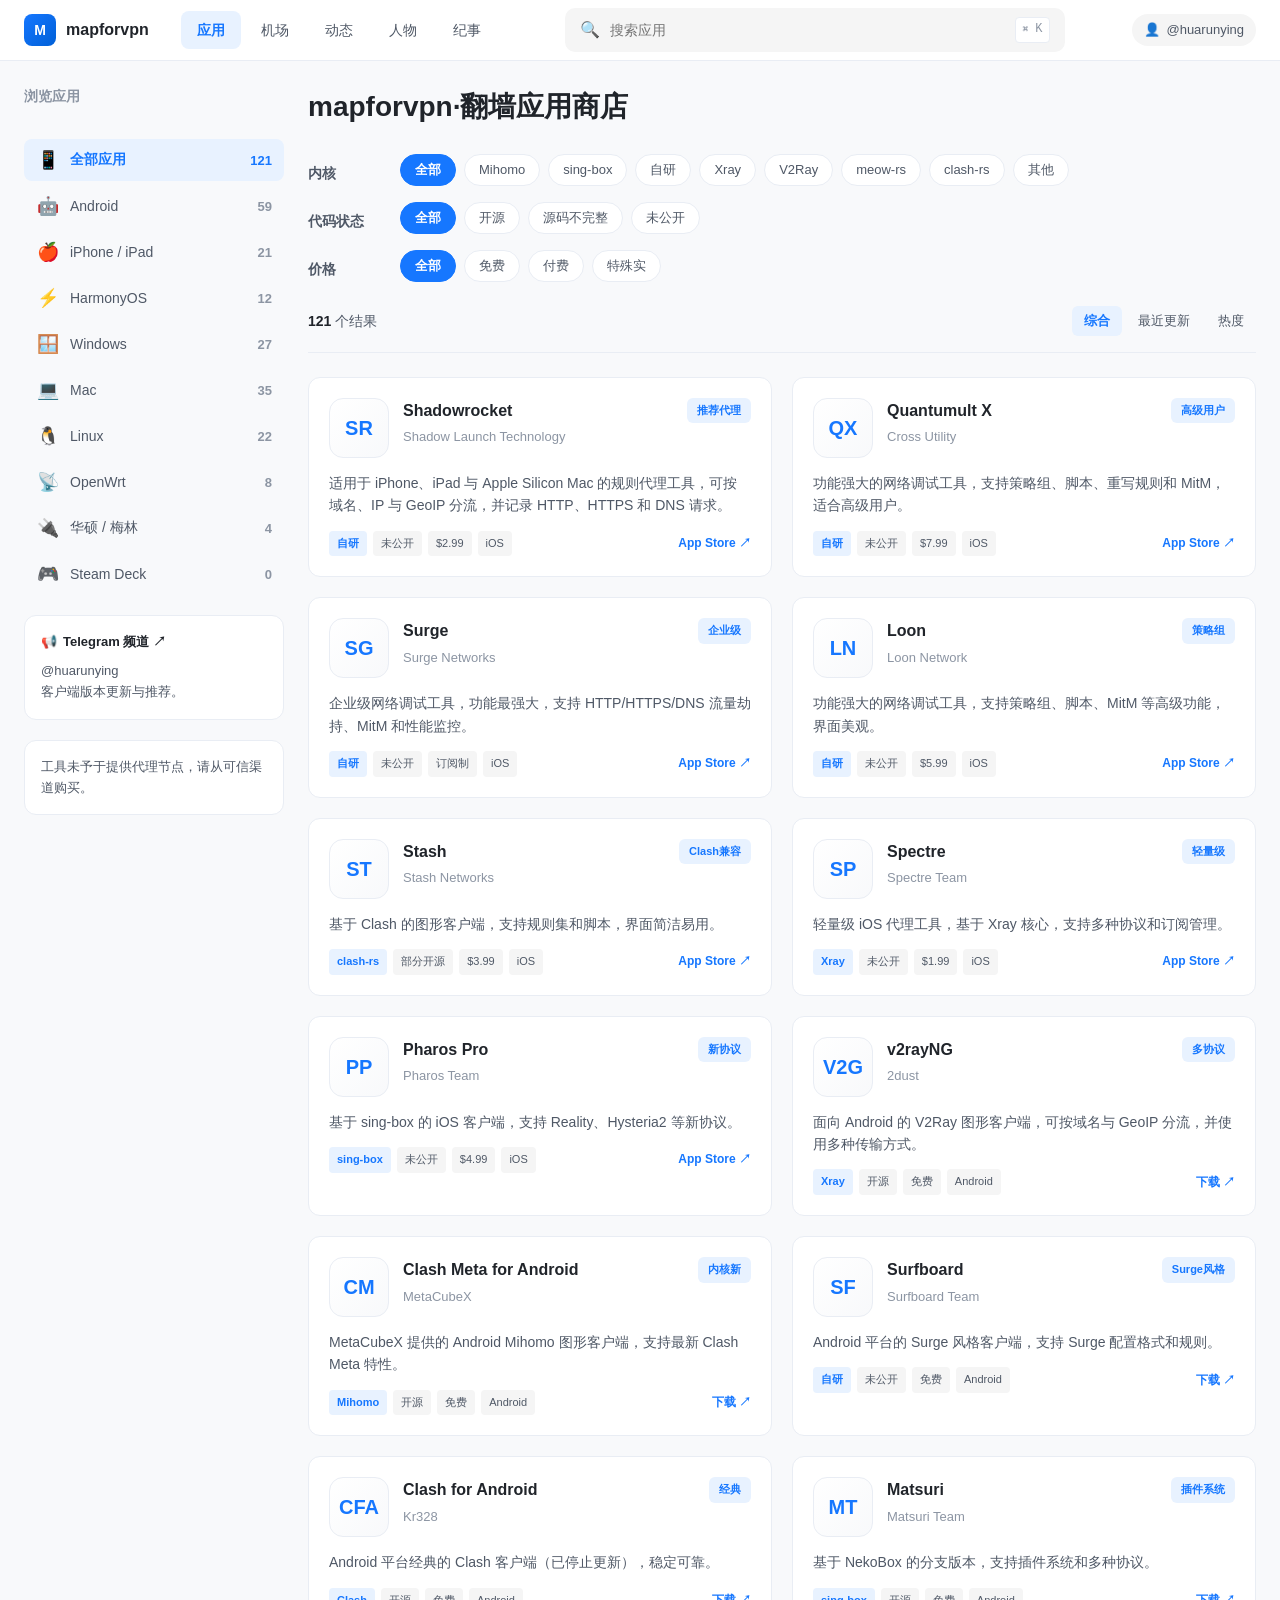
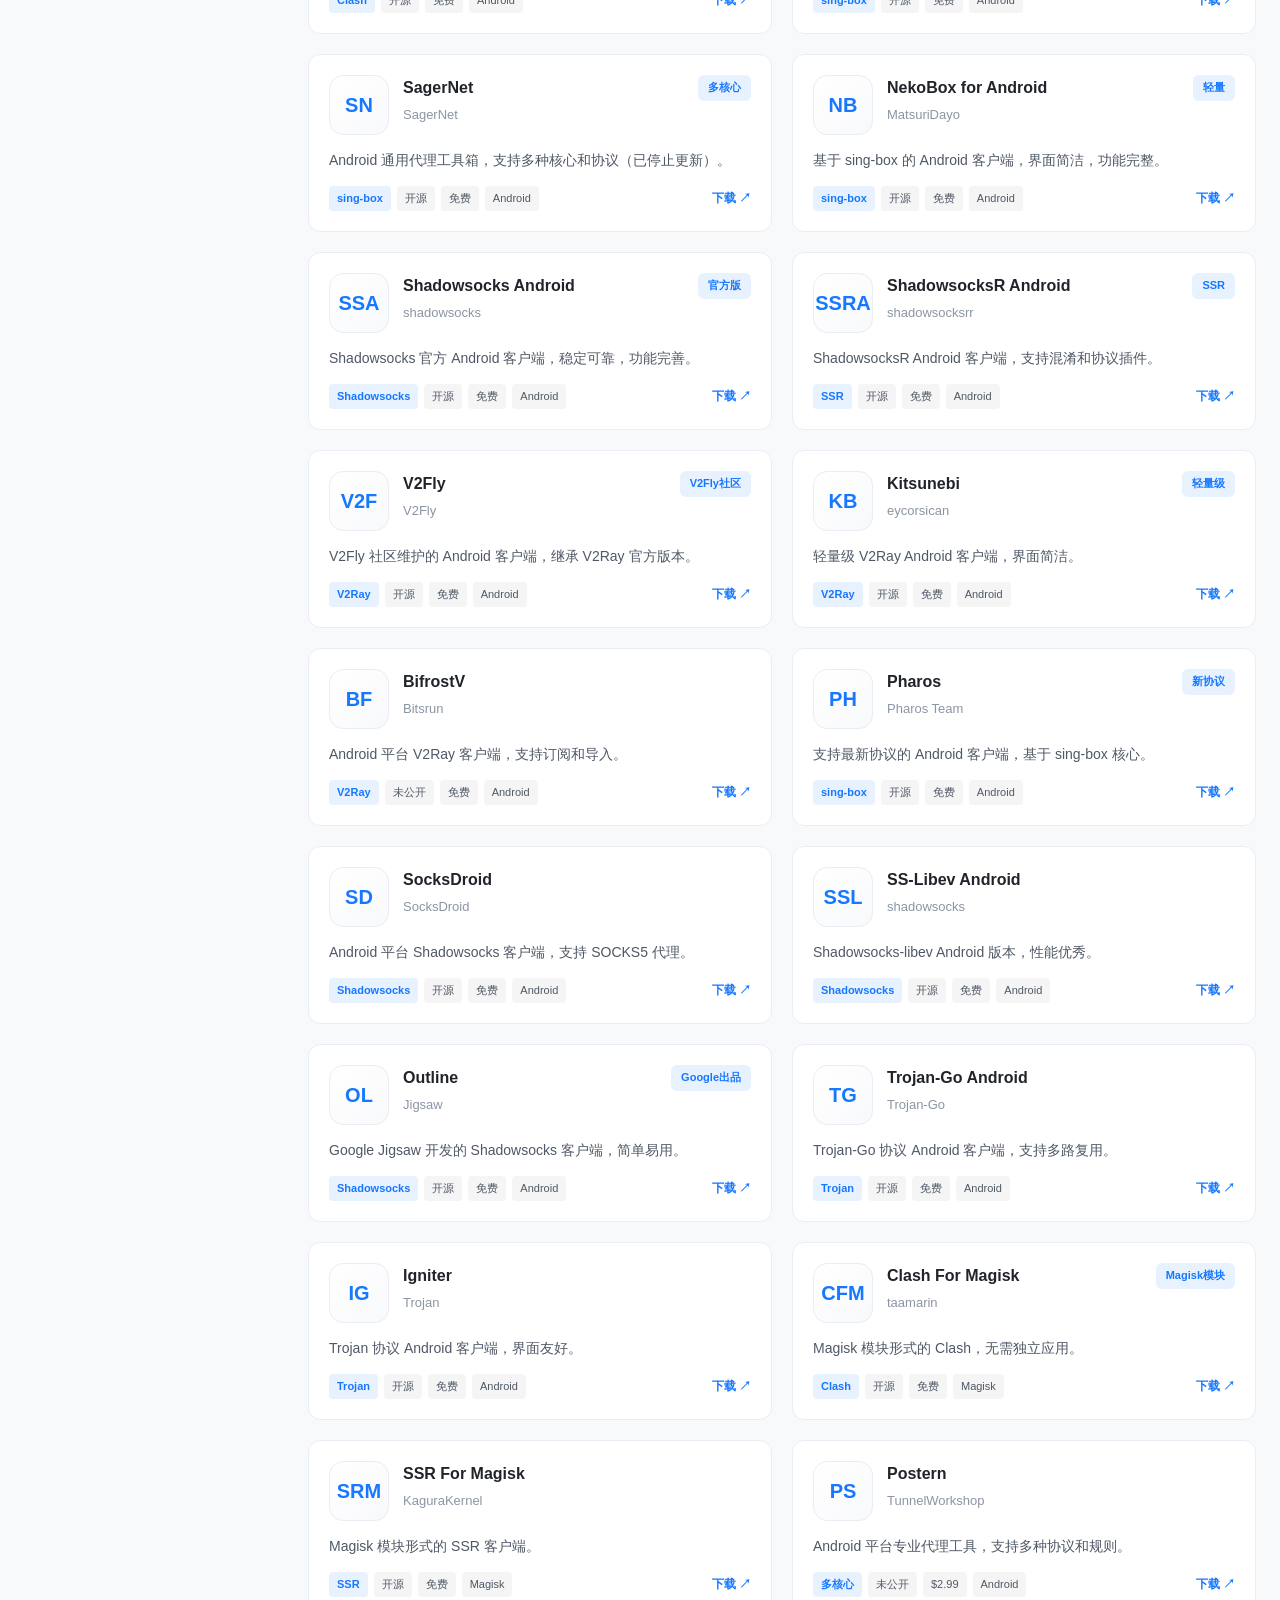
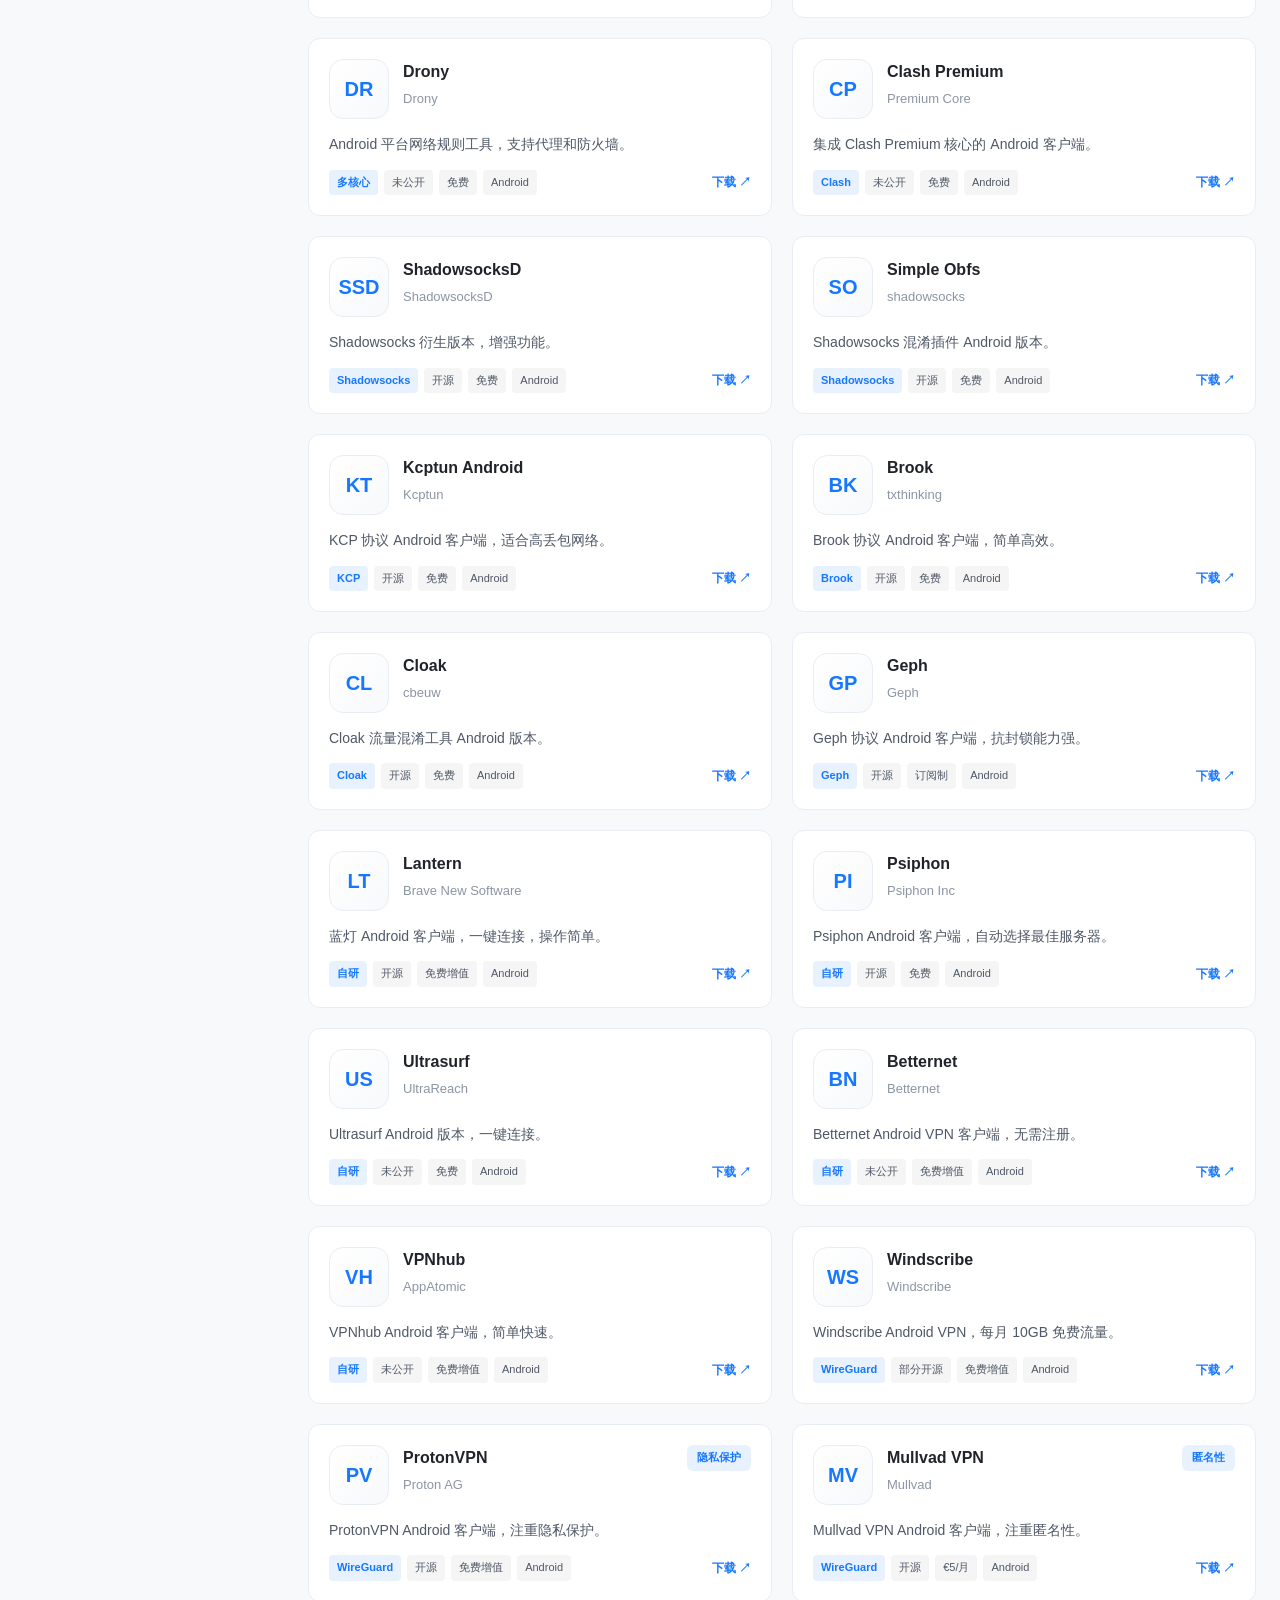
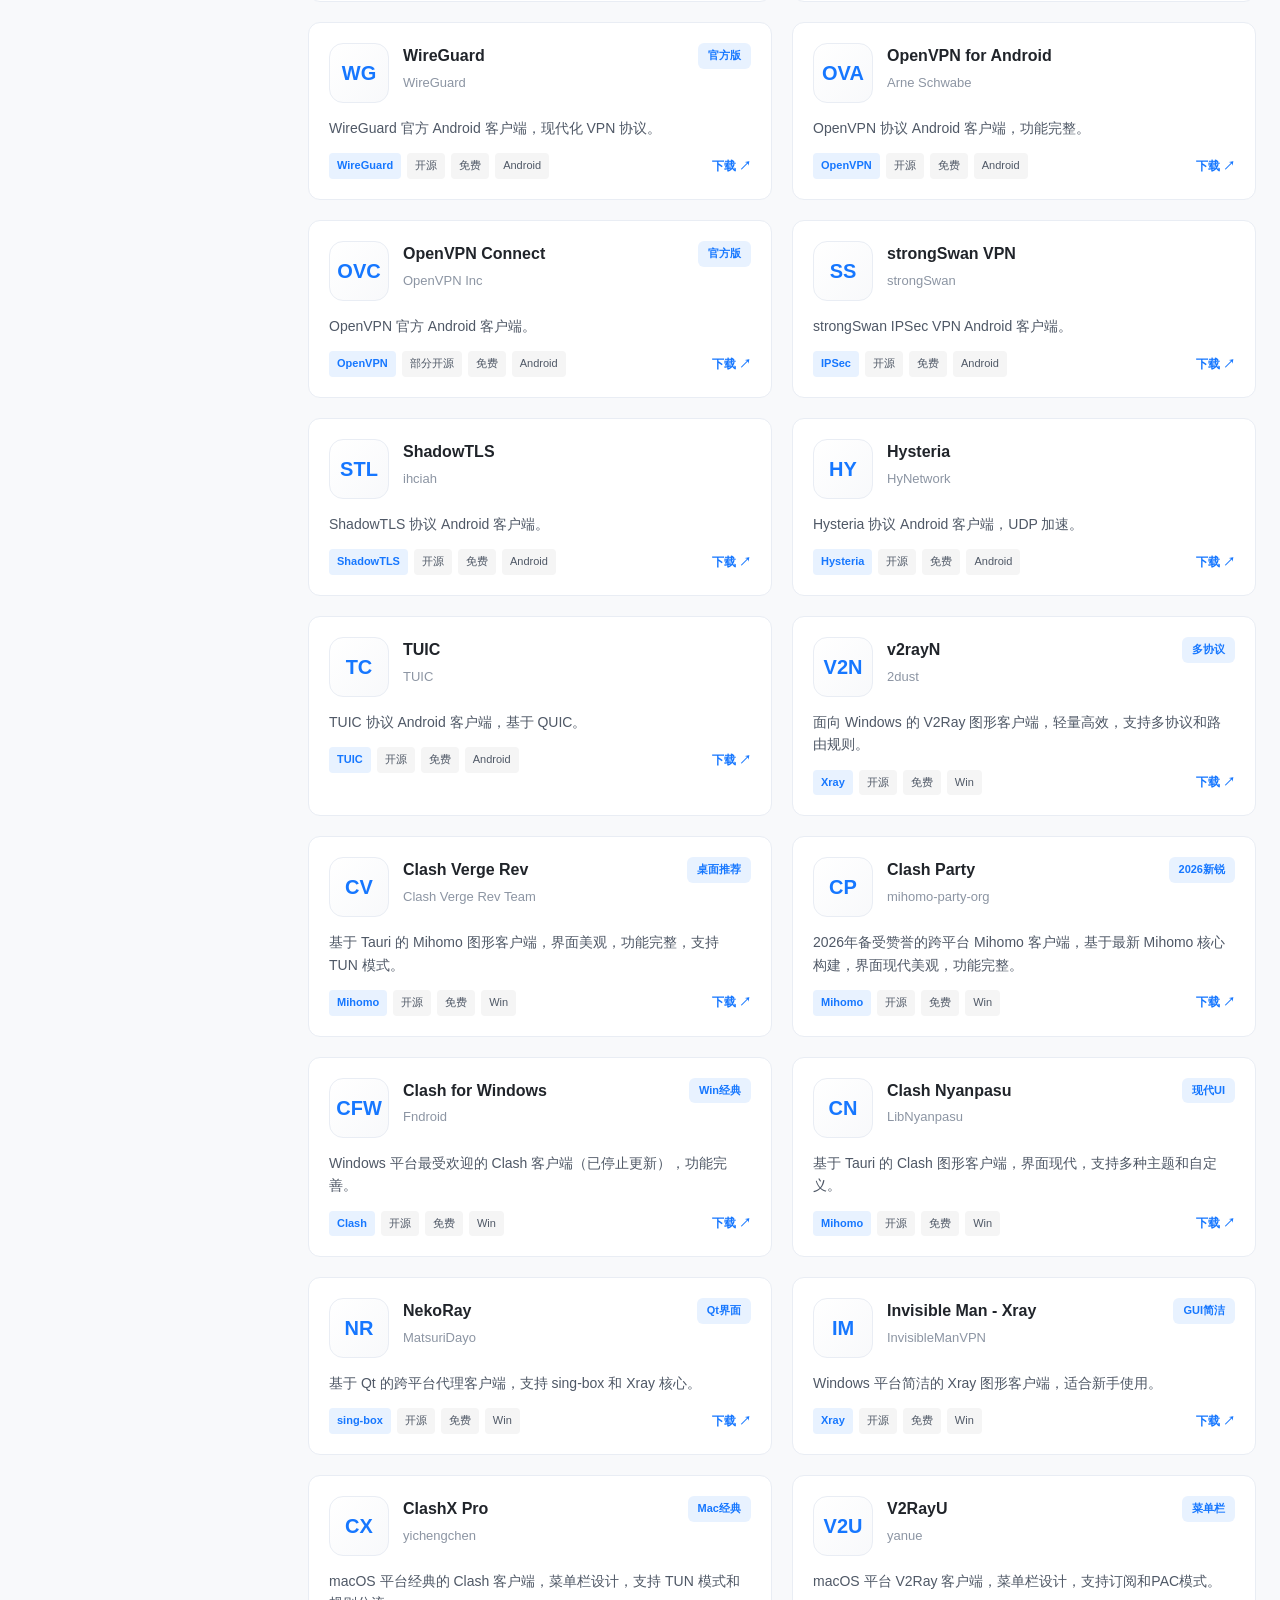
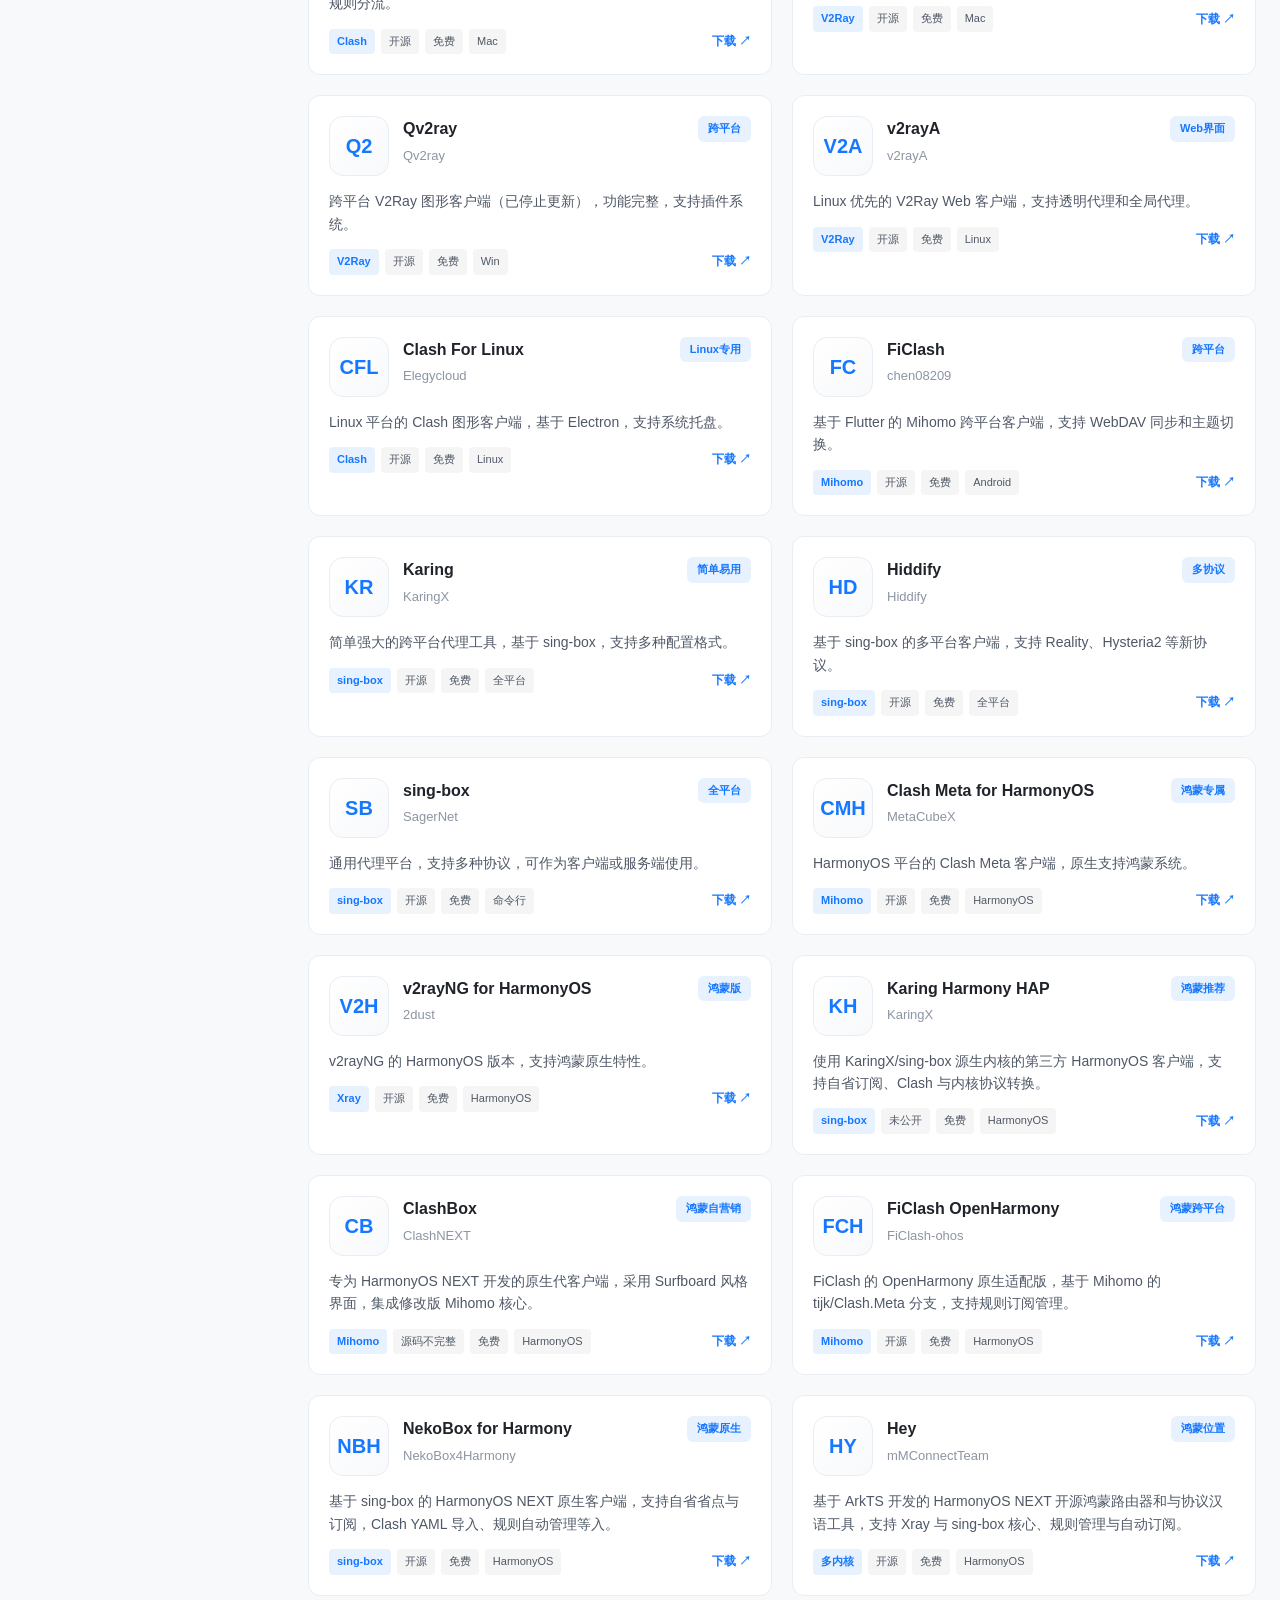
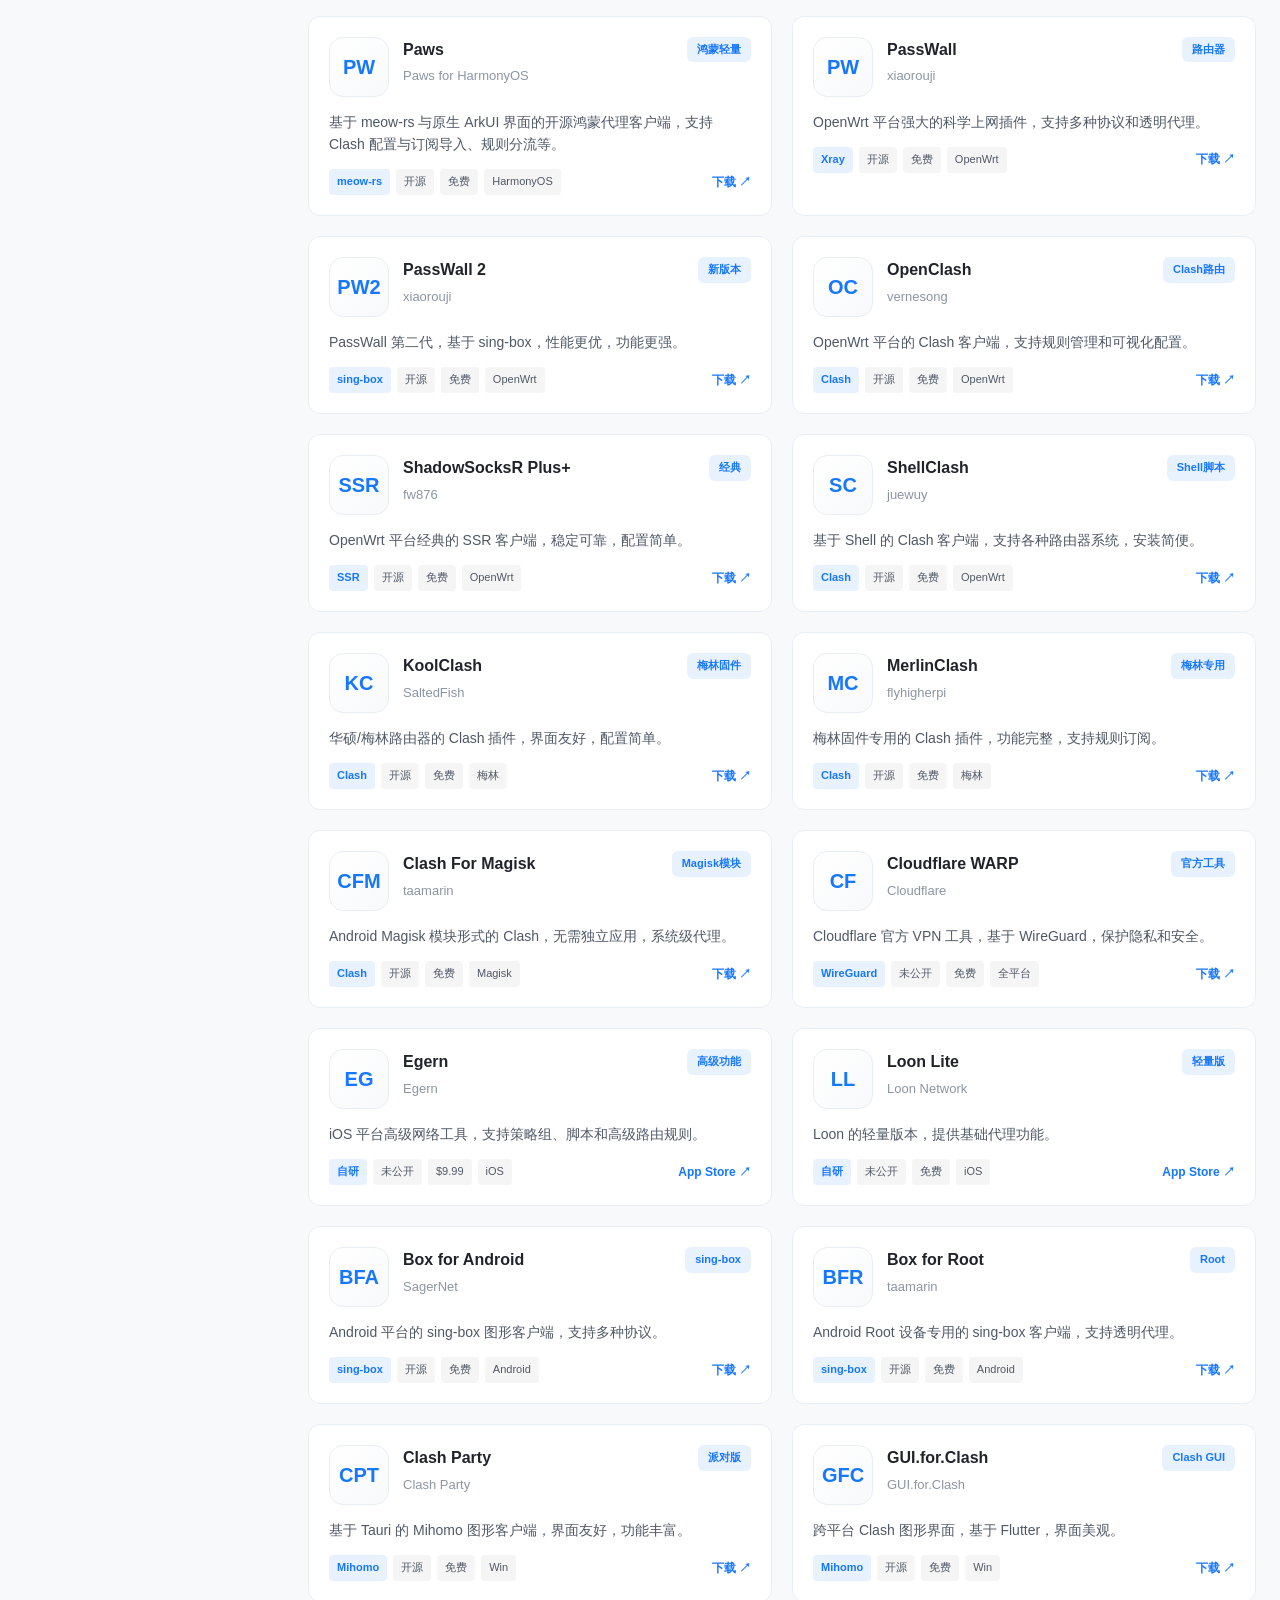
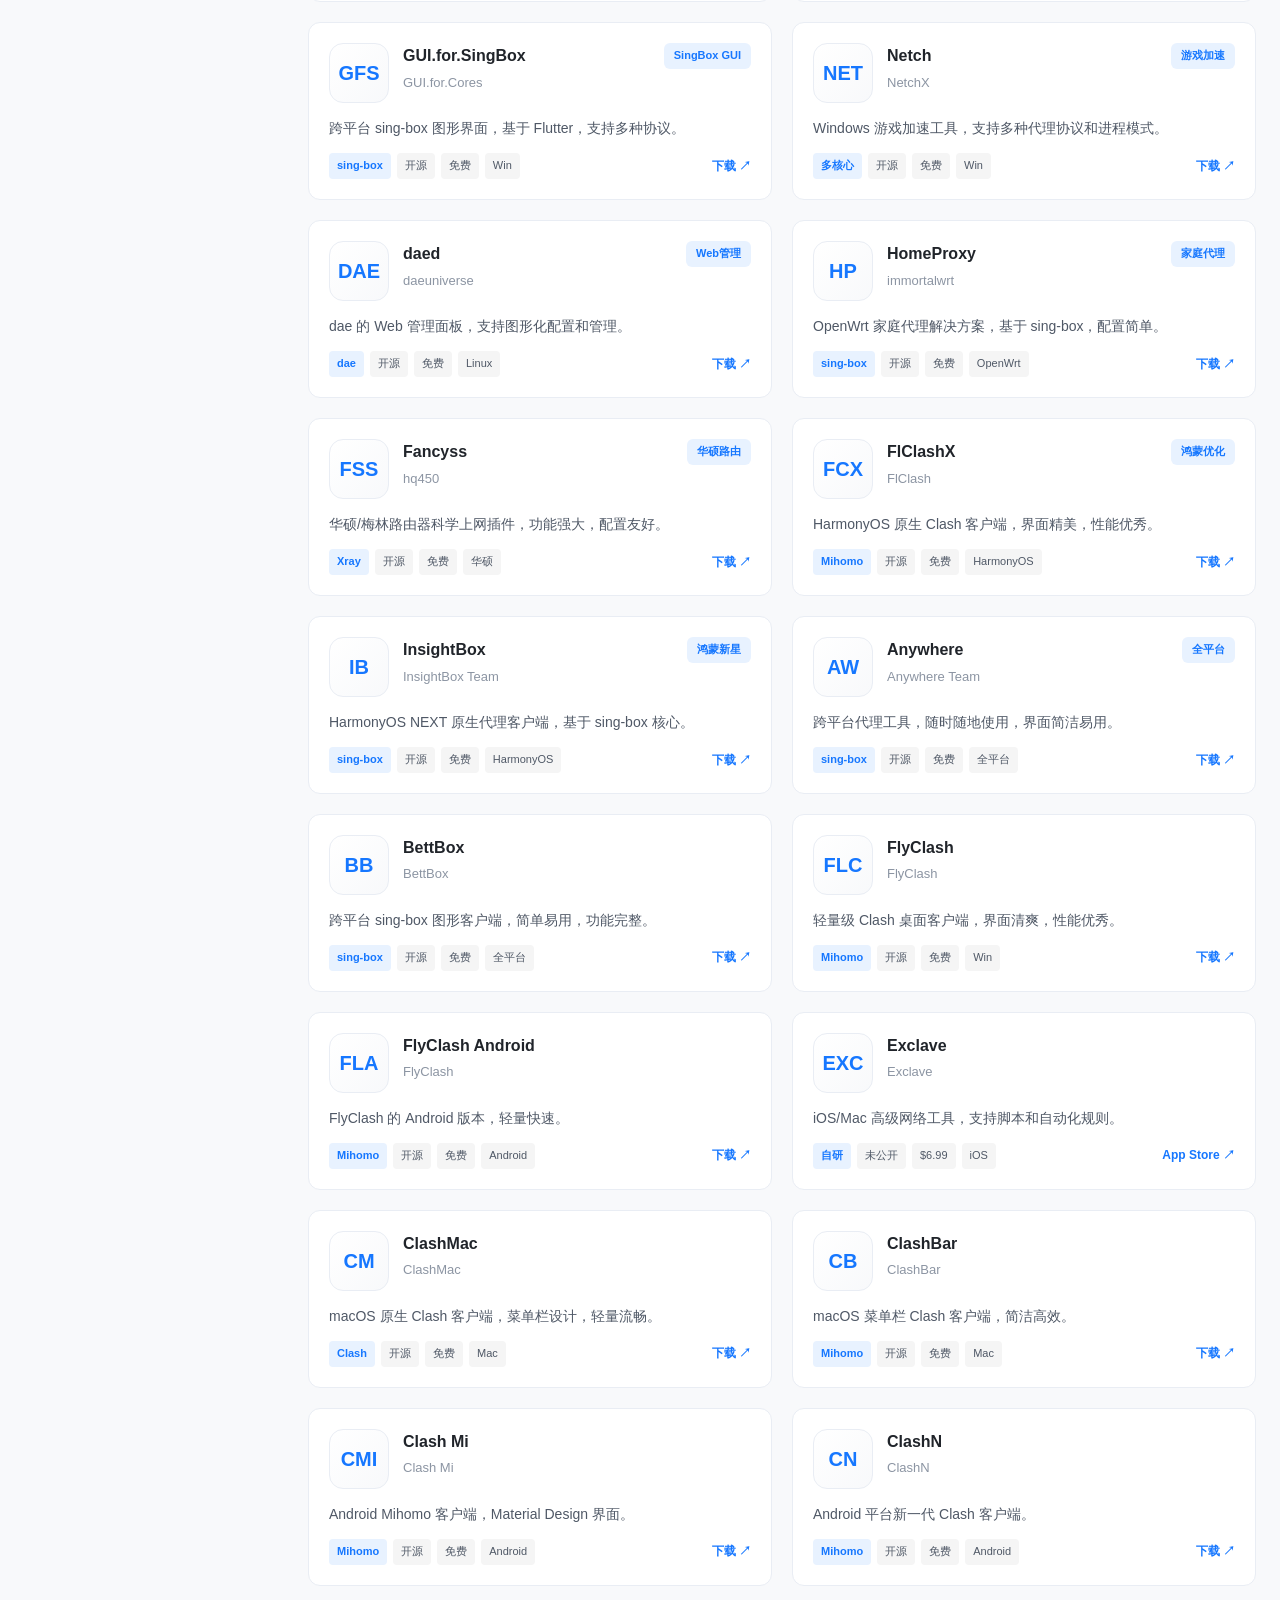
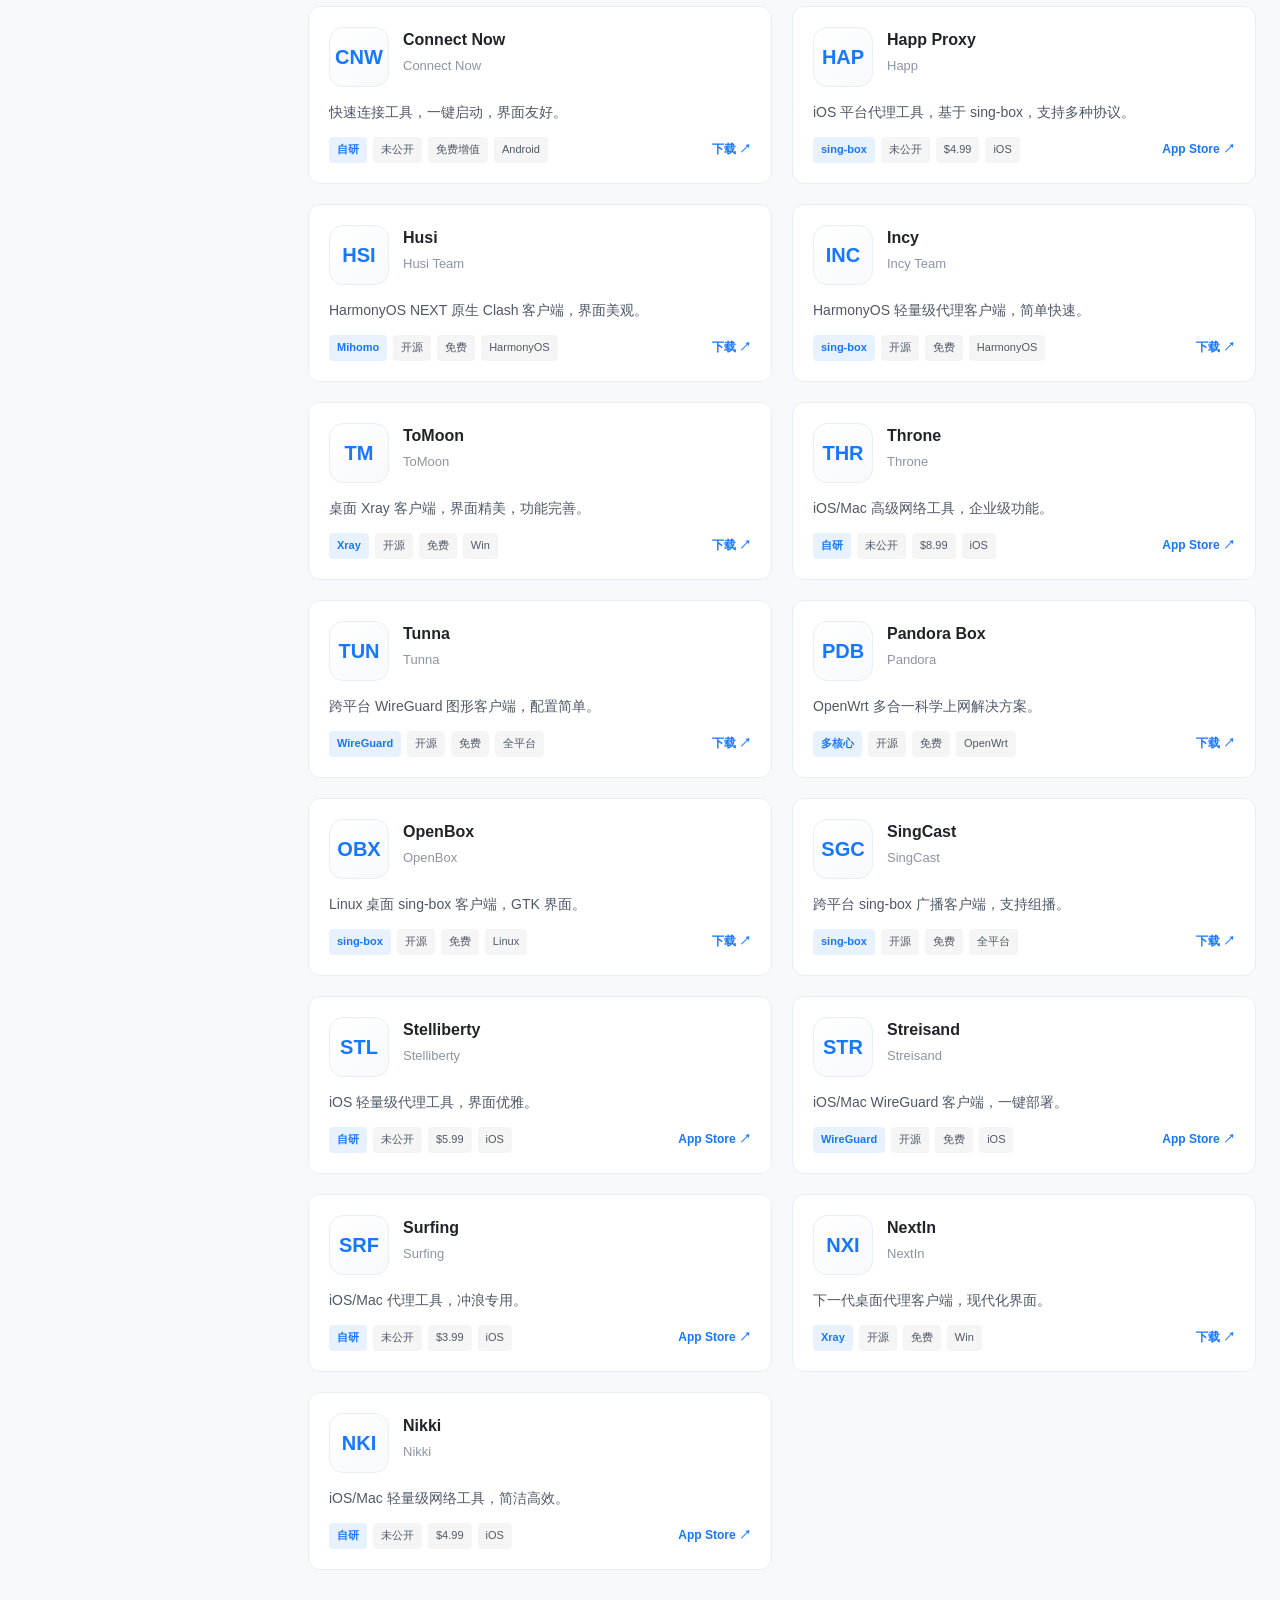
==== index.html @ d94bb96e "Initial commit: mapforvpn 翻墙应用商店 Co-Authored-By: Claude Opus 5 (1M context) <noreply@anthropic.com>" ====
<!DOCTYPE html>
<html lang="zh-CN">
<head>
<meta charset="UTF-8">
<meta name="viewport" content="width=device-width, initial-scale=1.0">
<title>mapforvpn·翻墙应用商店</title>
<link rel="stylesheet" href="style.css">
</head>
<body>
<!-- 顶部导航 -->
<header class="topbar">
  <div class="topbar-container">
    <div class="topbar-left">
      <a href="index.html" class="brand">
        <div class="brand-logo">M</div>
        <span class="brand-name">mapforvpn</span>
      </a>
      <nav class="nav-tabs">
        <a href="index-v2.html" class="nav-tab active">应用</a>
        <a href="airports.html" class="nav-tab">机场</a>
        <a href="feed.html" class="nav-tab">动态</a>
        <a href="people.html" class="nav-tab">人物</a>
        <a href="wiki.html" class="nav-tab">纪事</a>
      </nav>
    </div>

    <div class="search-wrapper">
      <span class="search-icon">🔍</span>
      <input type="search" id="searchInput" placeholder="搜索应用" />
      <kbd class="kbd">⌘ K</kbd>
    </div>

    <div class="topbar-right">
      <a href="#" class="user-badge">
        <span class="user-icon">👤</span>
        <span class="user-name">@huarunying</span>
      </a>
    </div>
  </div>
</header>

<!-- 主容器 -->
<div class="layout">
  <!-- 左侧边栏 -->
  <aside class="sidebar">
    <div class="sidebar-header">
      <h3>浏览应用</h3>
    </div>

    <div class="platform-list" id="platformList">
      <button class="platform-item active" data-platform="all">
        <span class="platform-icon">📱</span>
        <span class="platform-name">全部应用</span>
        <span class="platform-count">155</span>
      </button>

      <button class="platform-item" data-platform="android">
        <span class="platform-icon">🤖</span>
        <span class="platform-name">Android</span>
        <span class="platform-count">46</span>
      </button>

      <button class="platform-item" data-platform="ios">
        <span class="platform-icon">🍎</span>
        <span class="platform-name">iPhone / iPad</span>
        <span class="platform-count">57</span>
      </button>

      <button class="platform-item" data-platform="harmonyos">
        <span class="platform-icon">⚡</span>
        <span class="platform-name">HarmonyOS</span>
        <span class="platform-count">7</span>
      </button>

      <button class="platform-item" data-platform="windows">
        <span class="platform-icon">🪟</span>
        <span class="platform-name">Windows</span>
        <span class="platform-count">50</span>
      </button>

      <button class="platform-item" data-platform="mac">
        <span class="platform-icon">💻</span>
        <span class="platform-name">Mac</span>
        <span class="platform-count">66</span>
      </button>

      <button class="platform-item" data-platform="linux">
        <span class="platform-icon">🐧</span>
        <span class="platform-name">Linux</span>
        <span class="platform-count">42</span>
      </button>

      <button class="platform-item" data-platform="openwrt">
        <span class="platform-icon">📡</span>
        <span class="platform-name">OpenWrt</span>
        <span class="platform-count">16</span>
      </button>

      <button class="platform-item" data-platform="router">
        <span class="platform-icon">🔌</span>
        <span class="platform-name">华硕 / 梅林</span>
        <span class="platform-count">3</span>
      </button>

      <button class="platform-item" data-platform="steamdeck">
        <span class="platform-icon">🎮</span>
        <span class="platform-name">Steam Deck</span>
        <span class="platform-count">1</span>
      </button>
    </div>

    <div class="sidebar-promo">
      <div class="promo-header">
        <span>📢</span>
        <span>Telegram 频道 ↗</span>
      </div>
      <p>@huarunying<br>客户端版本更新与推荐。</p>
    </div>

    <div class="sidebar-notice">
      <p>工具未予于提供代理节点，请从可信渠道购买。</p>
    </div>
  </aside>

  <!-- 主内容区 -->
  <main class="content">
    <div class="content-header">
      <h1 class="page-title">mapforvpn·翻墙应用商店</h1>
    </div>

    <!-- 筛选器 -->
    <div class="filters">
      <div class="filter-group">
        <label class="filter-label">内核</label>
        <div class="filter-options">
          <button class="filter-btn active" data-filter="core" data-value="all">全部</button>
          <button class="filter-btn" data-filter="core" data-value="mihomo">Mihomo</button>
          <button class="filter-btn" data-filter="core" data-value="sing-box">sing-box</button>
          <button class="filter-btn" data-filter="core" data-value="自研">自研</button>
          <button class="filter-btn" data-filter="core" data-value="xray">Xray</button>
          <button class="filter-btn" data-filter="core" data-value="v2ray">V2Ray</button>
          <button class="filter-btn" data-filter="core" data-value="meow-rs">meow-rs</button>
          <button class="filter-btn" data-filter="core" data-value="clash-rs">clash-rs</button>
          <button class="filter-btn" data-filter="core" data-value="其他">其他</button>
        </div>
      </div>

      <div class="filter-group">
        <label class="filter-label">代码状态</label>
        <div class="filter-options">
          <button class="filter-btn active" data-filter="status" data-value="all">全部</button>
          <button class="filter-btn" data-filter="status" data-value="开源">开源</button>
          <button class="filter-btn" data-filter="status" data-value="源码不完整">源码不完整</button>
          <button class="filter-btn" data-filter="status" data-value="未公开">未公开</button>
        </div>
      </div>

      <div class="filter-group">
        <label class="filter-label">价格</label>
        <div class="filter-options">
          <button class="filter-btn active" data-filter="price" data-value="all">全部</button>
          <button class="filter-btn" data-filter="price" data-value="免费">免费</button>
          <button class="filter-btn" data-filter="price" data-value="付费">付费</button>
          <button class="filter-btn" data-filter="price" data-value="特殊实">特殊实</button>
        </div>
      </div>
    </div>

    <!-- 结果栏 -->
    <div class="results-bar">
      <div class="results-count"><strong id="resultCount">120</strong> 个结果</div>
      <div class="sort-tabs">
        <button class="sort-tab active" data-sort="default">综合</button>
        <button class="sort-tab" data-sort="recent">最近更新</button>
        <button class="sort-tab" data-sort="hot">热度</button>
      </div>
    </div>

    <!-- 应用网格 -->
    <div class="apps-grid" id="appsGrid">
      <!-- 应用卡片将通过 JavaScript 动态生成 -->
    </div>
  </main>
</div>

<script src="apps-data.js"></script>
<script src="app.js"></script>
</body>
</html>
---- style.css ----
:root {
  --blue: #1677ff;
  --blue-soft: #e8f2ff;
  --blue-line: #b9d8ff;
  --green: #15965b;
  --ink: #20242a;
  --text: #4f5866;
  --muted: #8c95a3;
  --line: #e9edf4;
  --panel: rgba(255, 255, 255, .9);
  --white: #fff;
  --shadow: 0 2px 8px rgba(0, 0, 0, 0.08);
}

* { box-sizing: border-box; margin: 0; padding: 0; }

body {
  font-family: -apple-system, BlinkMacSystemFont, "Segoe UI", "Noto Sans SC", "PingFang SC", "Hiragino Sans GB", "Microsoft YaHei", sans-serif;
  background: #f8f9fb;
  color: var(--ink);
  line-height: 1.6;
}

/* 顶部导航栏 */
.topbar {
  position: sticky;
  top: 0;
  z-index: 100;
  background: var(--white);
  border-bottom: 1px solid var(--line);
  backdrop-filter: blur(10px);
}

.topbar-container {
  max-width: 1600px;
  margin: 0 auto;
  padding: 0 24px;
  height: 60px;
  display: flex;
  align-items: center;
  justify-content: space-between;
  gap: 24px;
}

.topbar-left {
  display: flex;
  align-items: center;
  gap: 32px;
}

.brand {
  display: flex;
  align-items: center;
  gap: 10px;
  text-decoration: none;
  font-weight: 700;
  font-size: 16px;
  color: var(--ink);
}

.brand-logo {
  width: 32px;
  height: 32px;
  border-radius: 8px;
  background: linear-gradient(135deg, var(--blue), #0060d7);
  color: white;
  display: grid;
  place-items: center;
  font-weight: 900;
  font-size: 14px;
}

.nav-tabs {
  display: flex;
  gap: 4px;
}

.nav-tab {
  padding: 8px 16px;
  border-radius: 8px;
  text-decoration: none;
  color: var(--text);
  font-size: 14px;
  font-weight: 500;
  transition: all 0.2s;
}

.nav-tab:hover {
  background: #f5f5f5;
  color: var(--ink);
}

.nav-tab.active {
  background: var(--blue-soft);
  color: var(--blue);
  font-weight: 600;
}

.search-wrapper {
  flex: 1;
  max-width: 500px;
  display: flex;
  align-items: center;
  gap: 10px;
  padding: 8px 14px;
  background: #f5f5f5;
  border-radius: 10px;
  border: 1px solid transparent;
  transition: all 0.2s;
}

.search-wrapper:focus-within {
  background: white;
  border-color: var(--blue);
  box-shadow: 0 0 0 3px var(--blue-soft);
}

.search-icon {
  font-size: 16px;
}

.search-wrapper input {
  flex: 1;
  border: none;
  background: none;
  outline: none;
  font-size: 14px;
  color: var(--ink);
}

.kbd {
  padding: 2px 6px;
  background: white;
  border: 1px solid var(--line);
  border-radius: 4px;
  font-size: 12px;
  color: var(--muted);
  font-family: monospace;
}

.user-badge {
  display: flex;
  align-items: center;
  gap: 6px;
  padding: 6px 12px;
  border-radius: 20px;
  background: #f5f5f5;
  text-decoration: none;
  color: var(--text);
  font-size: 13px;
  font-weight: 500;
  transition: all 0.2s;
}

.user-badge:hover {
  background: #e8e8e8;
}

/* 布局 */
.layout {
  max-width: 1600px;
  margin: 0 auto;
  display: grid;
  grid-template-columns: 260px 1fr;
  gap: 24px;
  padding: 24px;
  min-height: calc(100vh - 60px);
}

/* 侧边栏 */
.sidebar {
  display: flex;
  flex-direction: column;
  gap: 20px;
}

.sidebar-header h3 {
  font-size: 14px;
  font-weight: 600;
  color: var(--muted);
  margin-bottom: 12px;
}

.platform-list {
  display: flex;
  flex-direction: column;
  gap: 4px;
}

.platform-item {
  display: flex;
  align-items: center;
  gap: 10px;
  padding: 10px 12px;
  border-radius: 8px;
  border: none;
  background: transparent;
  text-align: left;
  cursor: pointer;
  transition: all 0.2s;
  color: var(--text);
  font-size: 14px;
  font-weight: 500;
}

.platform-item:hover {
  background: #f5f5f5;
}

.platform-item.active {
  background: var(--blue-soft);
  color: var(--blue);
  font-weight: 600;
}

.platform-icon {
  font-size: 18px;
  width: 24px;
  text-align: center;
}

.platform-name {
  flex: 1;
}

.platform-count {
  font-size: 13px;
  color: var(--muted);
  font-weight: 600;
}

.platform-item.active .platform-count {
  color: var(--blue);
}

.sidebar-promo,
.sidebar-notice {
  padding: 16px;
  border-radius: 12px;
  background: white;
  border: 1px solid var(--line);
  font-size: 13px;
}

.promo-header {
  display: flex;
  align-items: center;
  gap: 6px;
  margin-bottom: 8px;
  font-weight: 600;
  color: var(--ink);
}

.sidebar-promo p,
.sidebar-notice p {
  color: var(--text);
  line-height: 1.6;
}

/* 主内容区 */
.content {
  display: flex;
  flex-direction: column;
  gap: 24px;
}

.page-title {
  font-size: 28px;
  font-weight: 700;
  color: var(--ink);
}

/* 筛选器 */
.filters {
  display: flex;
  flex-direction: column;
  gap: 16px;
}

.filter-group {
  display: flex;
  gap: 12px;
}

.filter-label {
  flex-shrink: 0;
  width: 80px;
  font-size: 14px;
  font-weight: 600;
  color: var(--text);
  padding-top: 8px;
}

.filter-options {
  flex: 1;
  display: flex;
  flex-wrap: wrap;
  gap: 8px;
}

.filter-btn {
  padding: 6px 14px;
  border-radius: 20px;
  border: 1px solid var(--line);
  background: white;
  color: var(--text);
  font-size: 13px;
  font-weight: 500;
  cursor: pointer;
  transition: all 0.2s;
}

.filter-btn:hover {
  border-color: var(--blue-line);
  background: var(--blue-soft);
}

.filter-btn.active {
  border-color: var(--blue);
  background: var(--blue);
  color: white;
  font-weight: 600;
}

/* 结果栏 */
.results-bar {
  display: flex;
  align-items: center;
  justify-content: space-between;
  padding-bottom: 16px;
  border-bottom: 1px solid var(--line);
}

.results-count {
  font-size: 14px;
  color: var(--text);
}

.results-count strong {
  font-weight: 700;
  color: var(--ink);
}

.sort-tabs {
  display: flex;
  gap: 4px;
}

.sort-tab {
  padding: 6px 12px;
  border-radius: 6px;
  border: none;
  background: transparent;
  color: var(--text);
  font-size: 13px;
  font-weight: 500;
  cursor: pointer;
  transition: all 0.2s;
}

.sort-tab:hover {
  background: #f5f5f5;
}

.sort-tab.active {
  background: var(--blue-soft);
  color: var(--blue);
  font-weight: 600;
}

/* 应用网格 */
.apps-grid {
  display: grid;
  grid-template-columns: repeat(auto-fill, minmax(340px, 1fr));
  gap: 20px;
  padding-bottom: 40px;
}

.app-card {
  display: block;
  padding: 20px;
  background: white;
  border: 1px solid var(--line);
  border-radius: 12px;
  text-decoration: none;
  color: inherit;
  transition: all 0.2s;
}

.app-card:hover {
  border-color: var(--blue-line);
  box-shadow: 0 4px 12px rgba(0, 0, 0, 0.08);
  transform: translateY(-2px);
}

.app-header {
  display: flex;
  align-items: flex-start;
  gap: 14px;
  margin-bottom: 14px;
}

.app-icon {
  width: 60px;
  height: 60px;
  border-radius: 14px;
  border: 1px solid var(--line);
  background: linear-gradient(135deg, #fff, #f8f9fb);
  display: grid;
  place-items: center;
  font-weight: 900;
  font-size: 20px;
  color: var(--blue);
  flex-shrink: 0;
  overflow: hidden;
  position: relative;
}

.app-icon img {
  width: 100%;
  height: 100%;
  object-fit: cover;
  border-radius: 14px;
}

.app-icon .icon-fallback {
  display: none;
  position: absolute;
  inset: 0;
  place-items: center;
}

.app-info {
  flex: 1;
  min-width: 0;
}

.app-name {
  font-size: 16px;
  font-weight: 600;
  color: var(--ink);
  margin-bottom: 4px;
}

.app-developer {
  font-size: 13px;
  color: var(--muted);
}

.app-badge {
  padding: 4px 10px;
  border-radius: 6px;
  background: var(--blue-soft);
  color: var(--blue);
  font-size: 11px;
  font-weight: 600;
  white-space: nowrap;
}

.app-description {
  font-size: 14px;
  color: var(--text);
  line-height: 1.6;
  margin-bottom: 14px;
  display: -webkit-box;
  -webkit-line-clamp: 2;
  -webkit-box-orient: vertical;
  overflow: hidden;
}

.app-footer {
  display: flex;
  align-items: center;
  justify-content: space-between;
  gap: 12px;
}

.app-tags {
  display: flex;
  flex-wrap: wrap;
  gap: 6px;
  flex: 1;
  min-width: 0;
}

.app-tag {
  padding: 4px 8px;
  border-radius: 4px;
  background: #f5f5f5;
  color: var(--text);
  font-size: 11px;
  font-weight: 500;
  white-space: nowrap;
}

.app-tag:first-child {
  background: var(--blue-soft);
  color: var(--blue);
  font-weight: 600;
}

.app-platforms {
  display: flex;
  gap: 4px;
  font-size: 14px;
}

.app-link {
  font-size: 12px;
  color: var(--blue);
  font-weight: 600;
  white-space: nowrap;
}

/* 响应式 */
@media (max-width: 1200px) {
  .layout {
    grid-template-columns: 220px 1fr;
  }

  .apps-grid {
    grid-template-columns: repeat(auto-fill, minmax(300px, 1fr));
  }
}

@media (max-width: 960px) {
  .layout {
    grid-template-columns: 1fr;
  }

  .sidebar {
    display: none;
  }

  .topbar-left {
    gap: 16px;
  }

  .nav-tabs {
    display: none;
  }
}

@media (max-width: 640px) {
  .topbar-container {
    padding: 0 16px;
  }

  .search-wrapper {
    max-width: none;
  }

  .layout {
    padding: 16px;
  }

  .apps-grid {
    grid-template-columns: 1fr;
  }
}
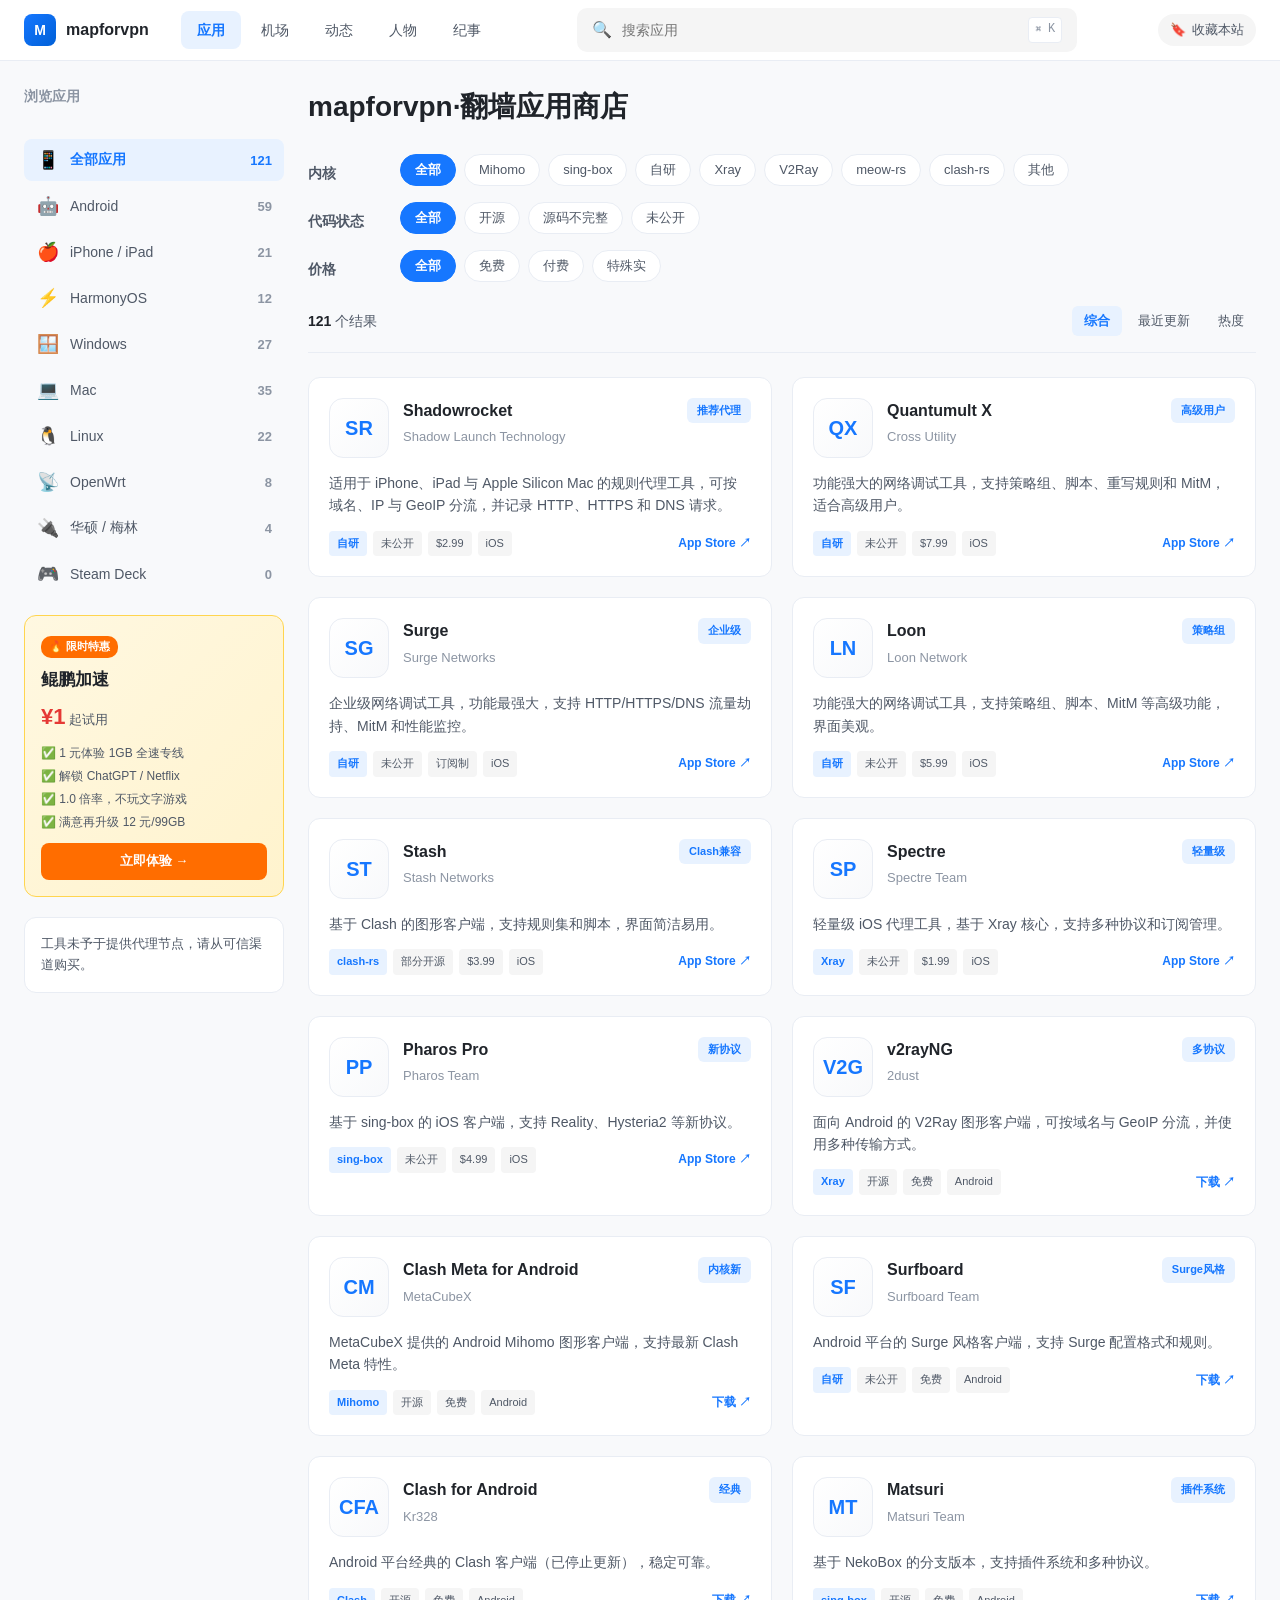
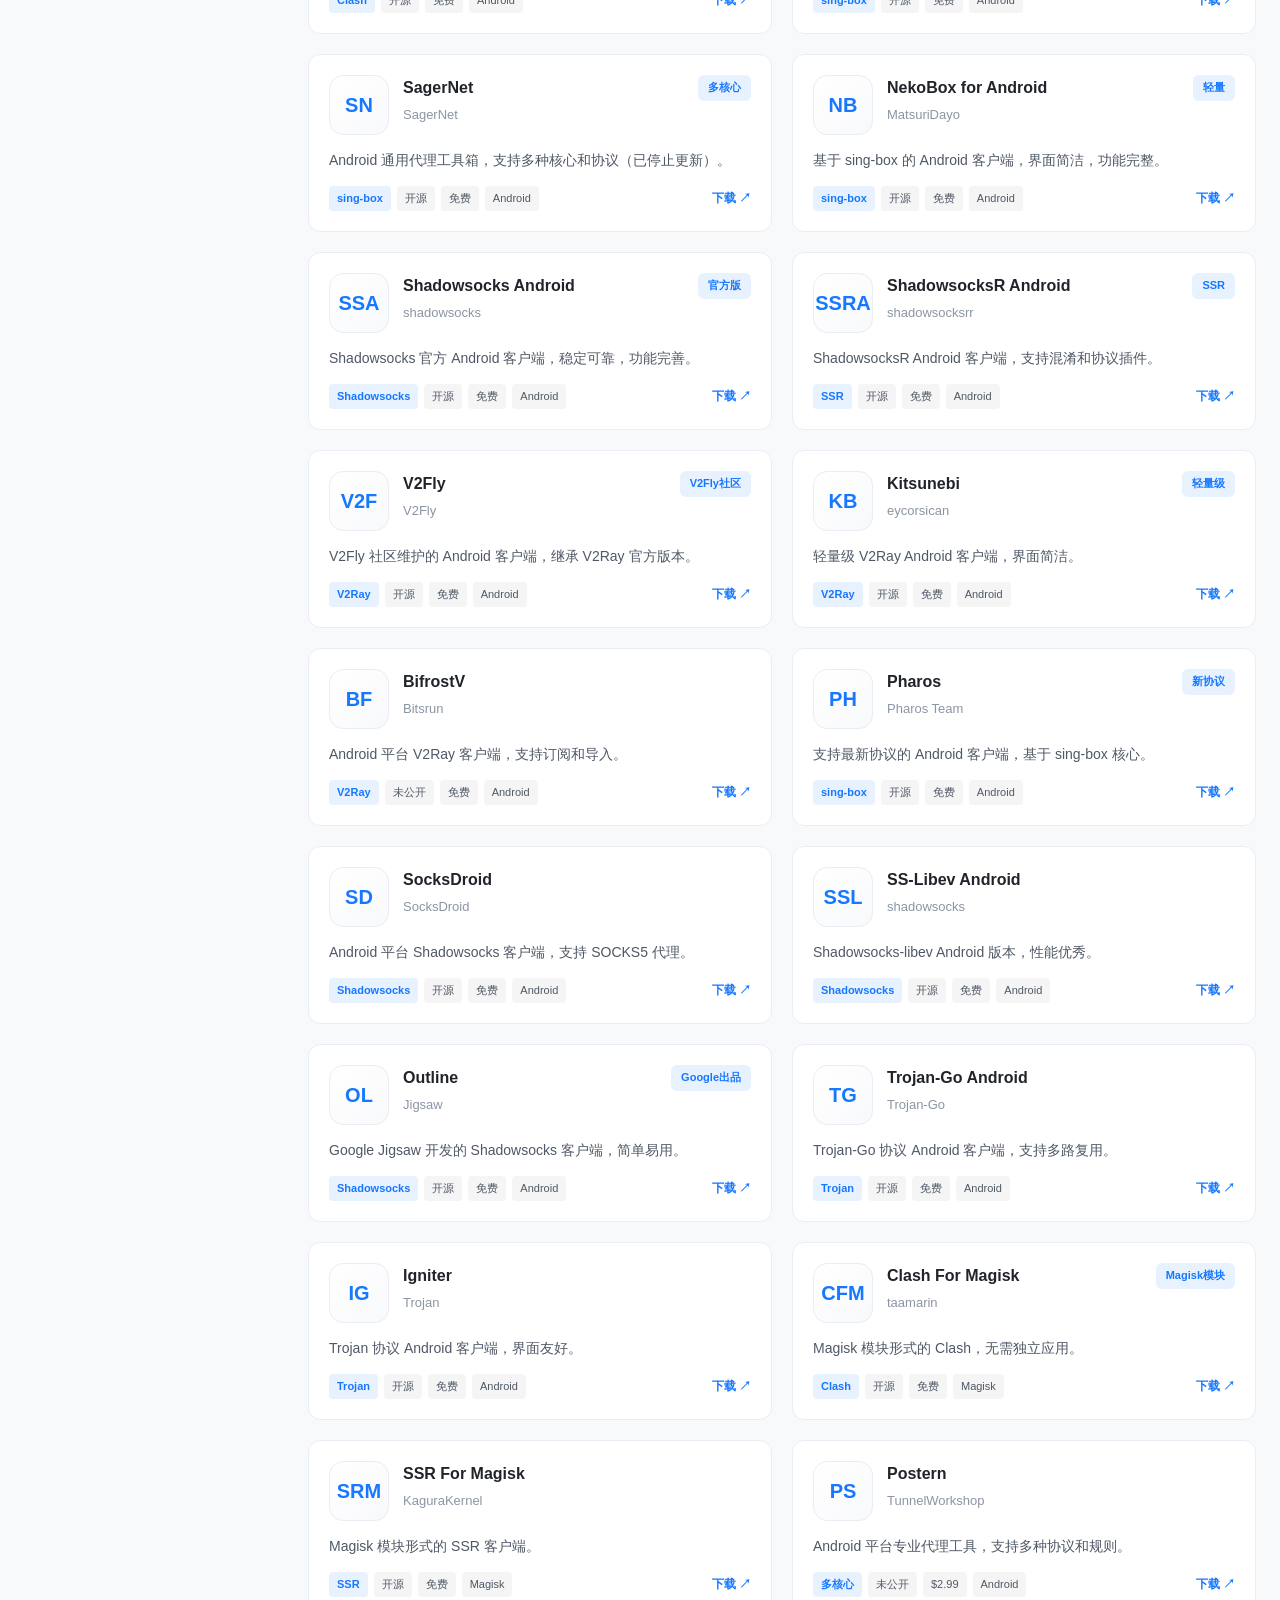
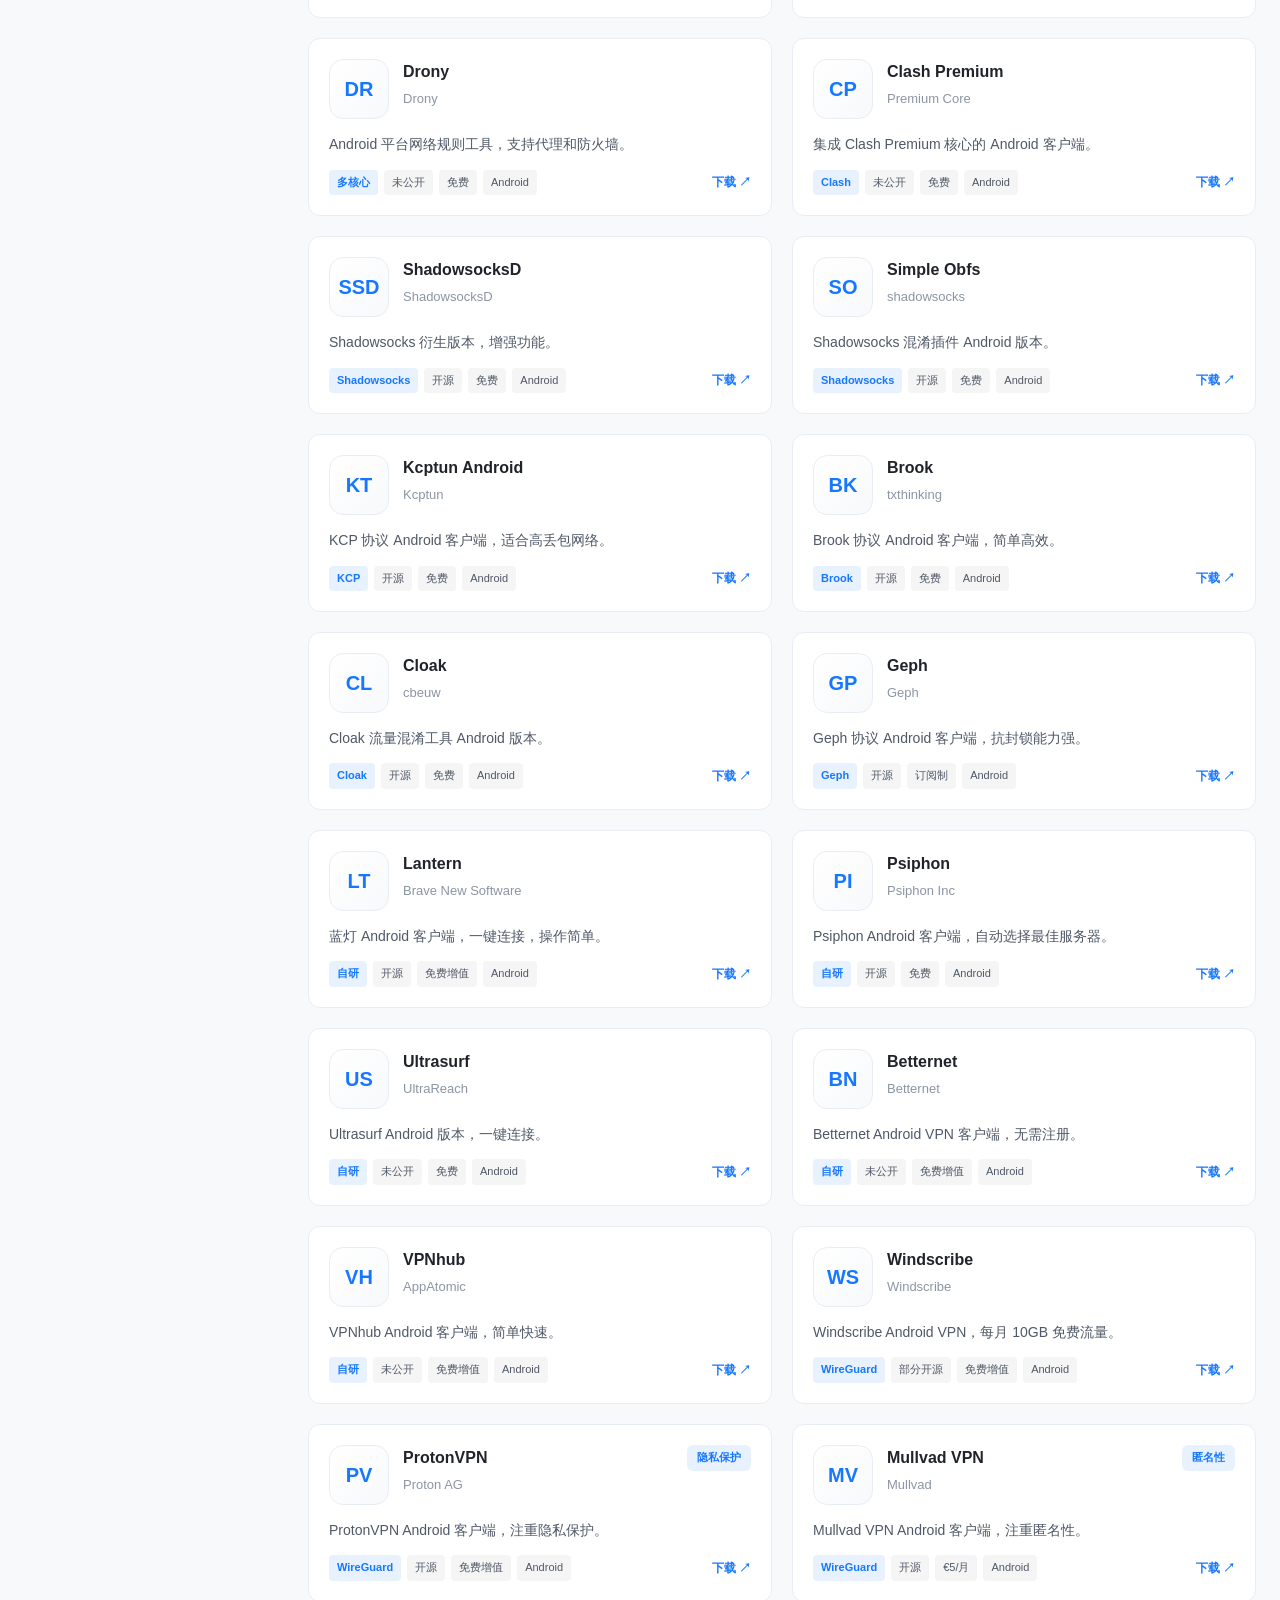
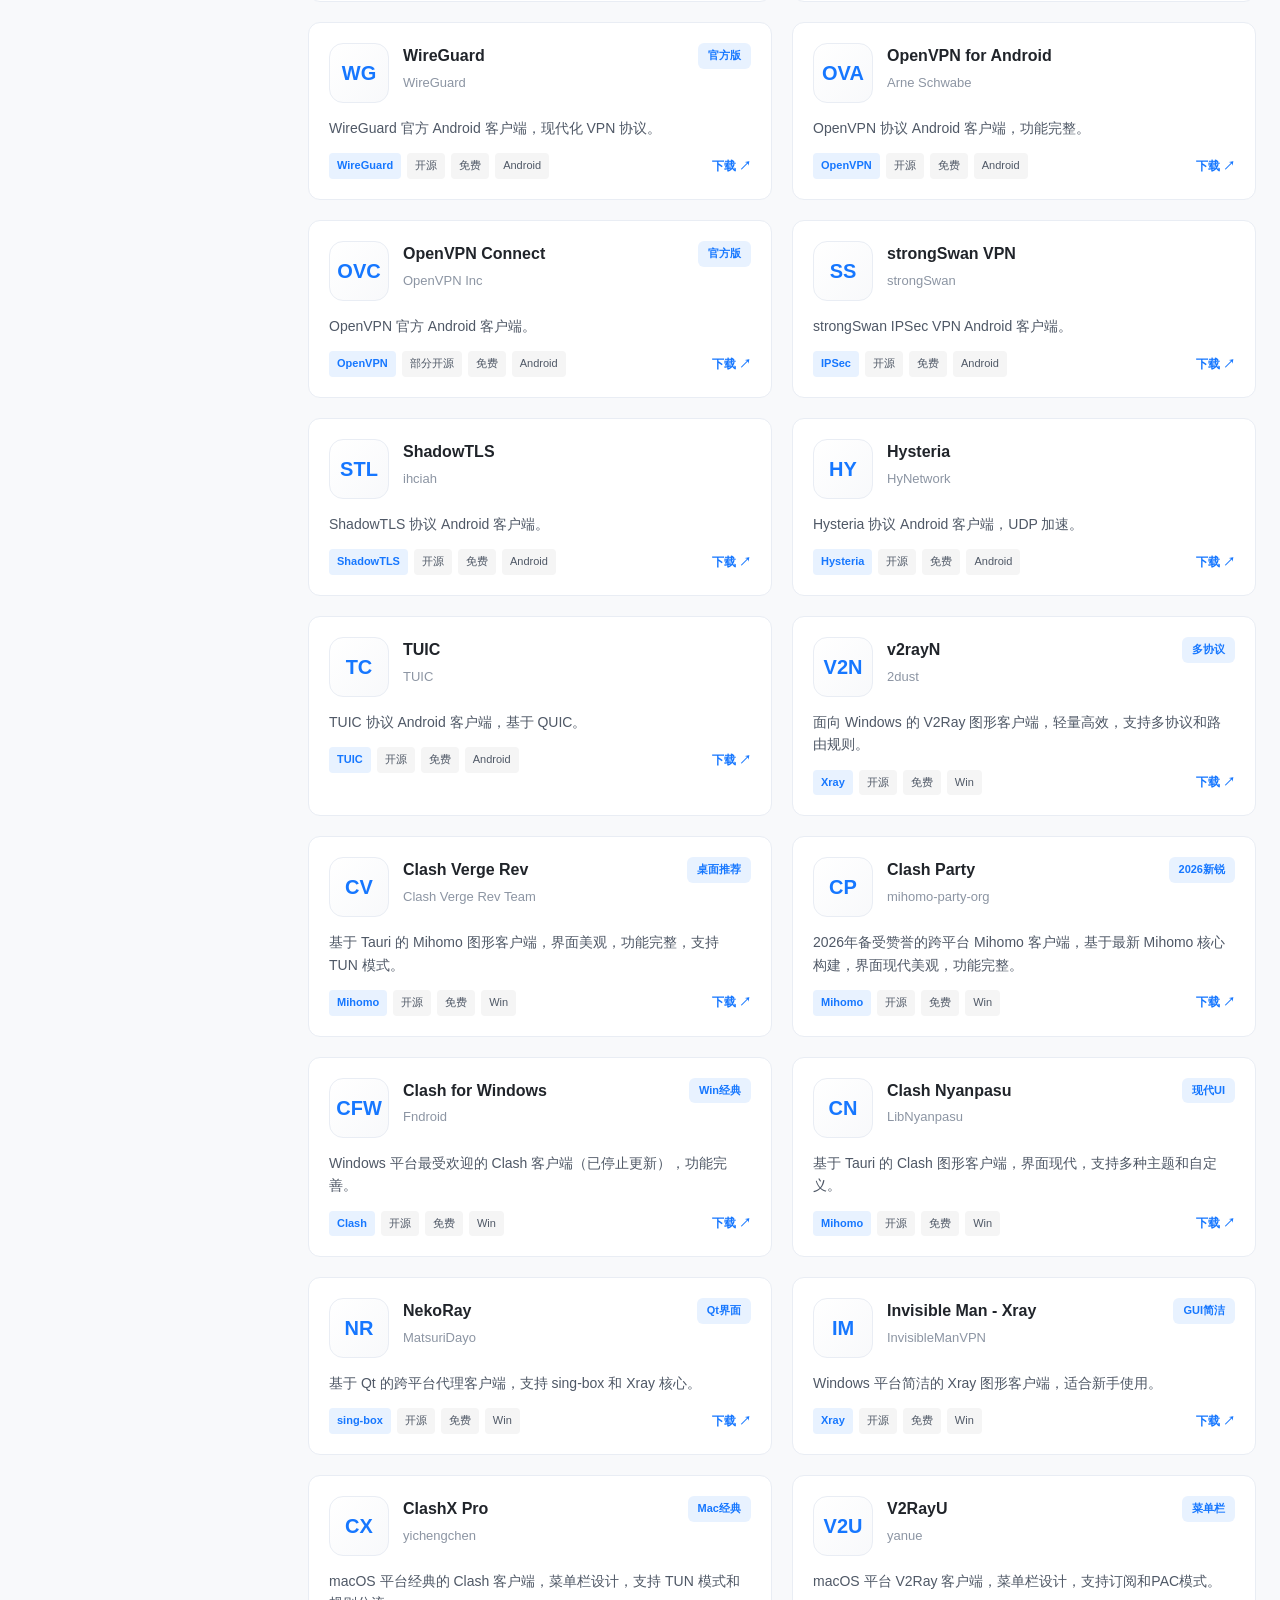
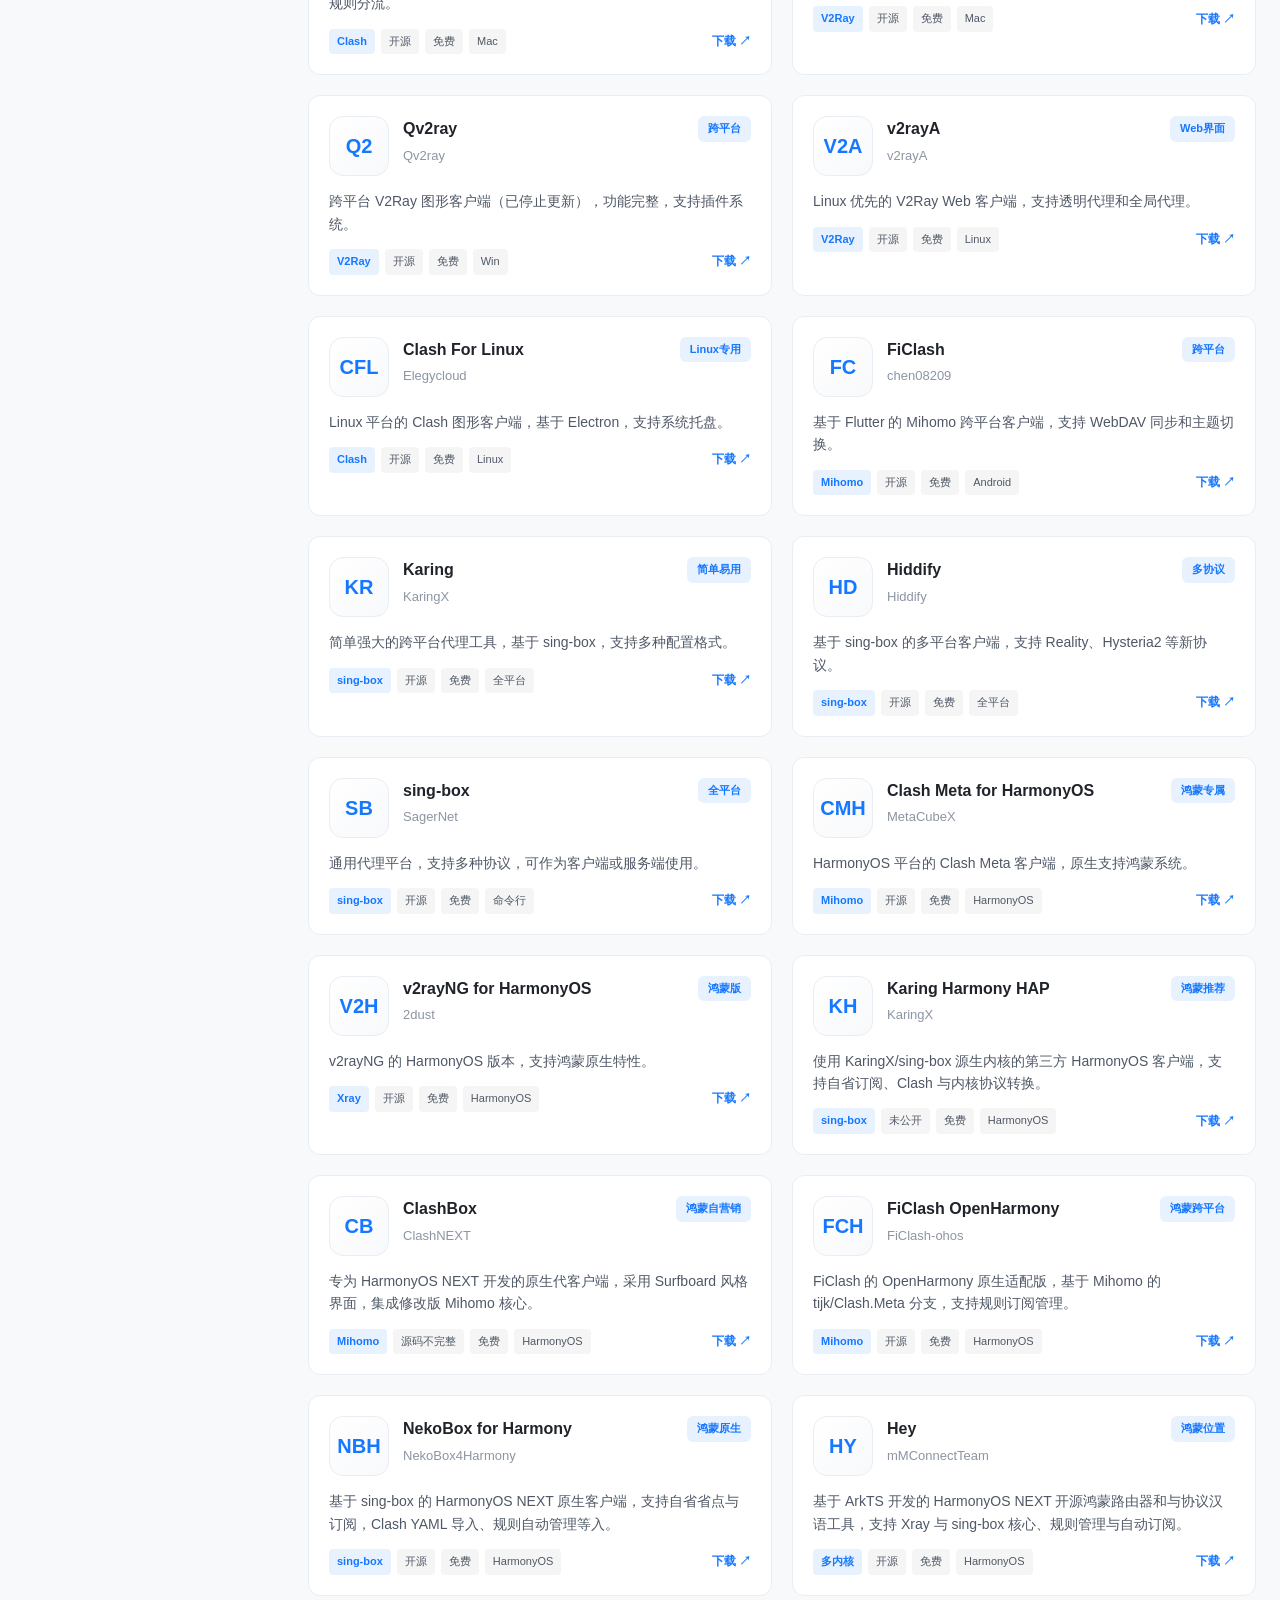
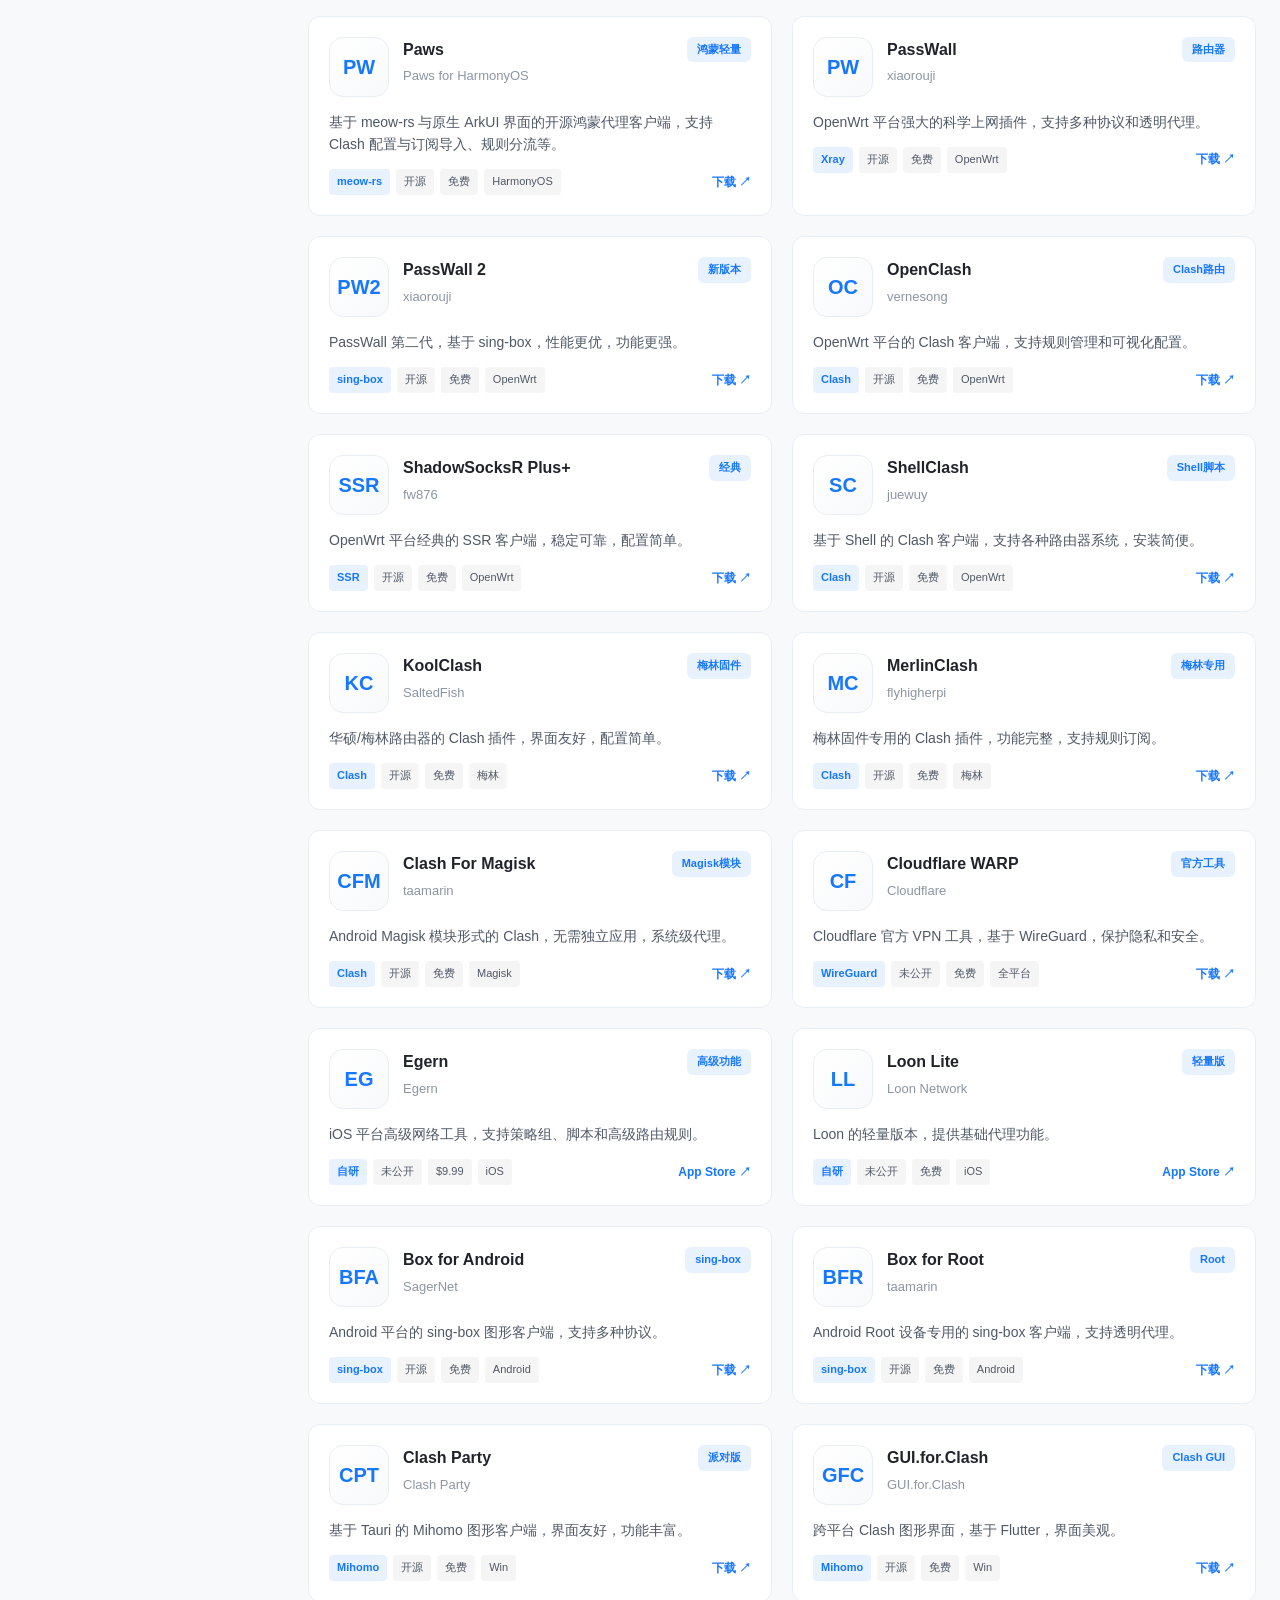
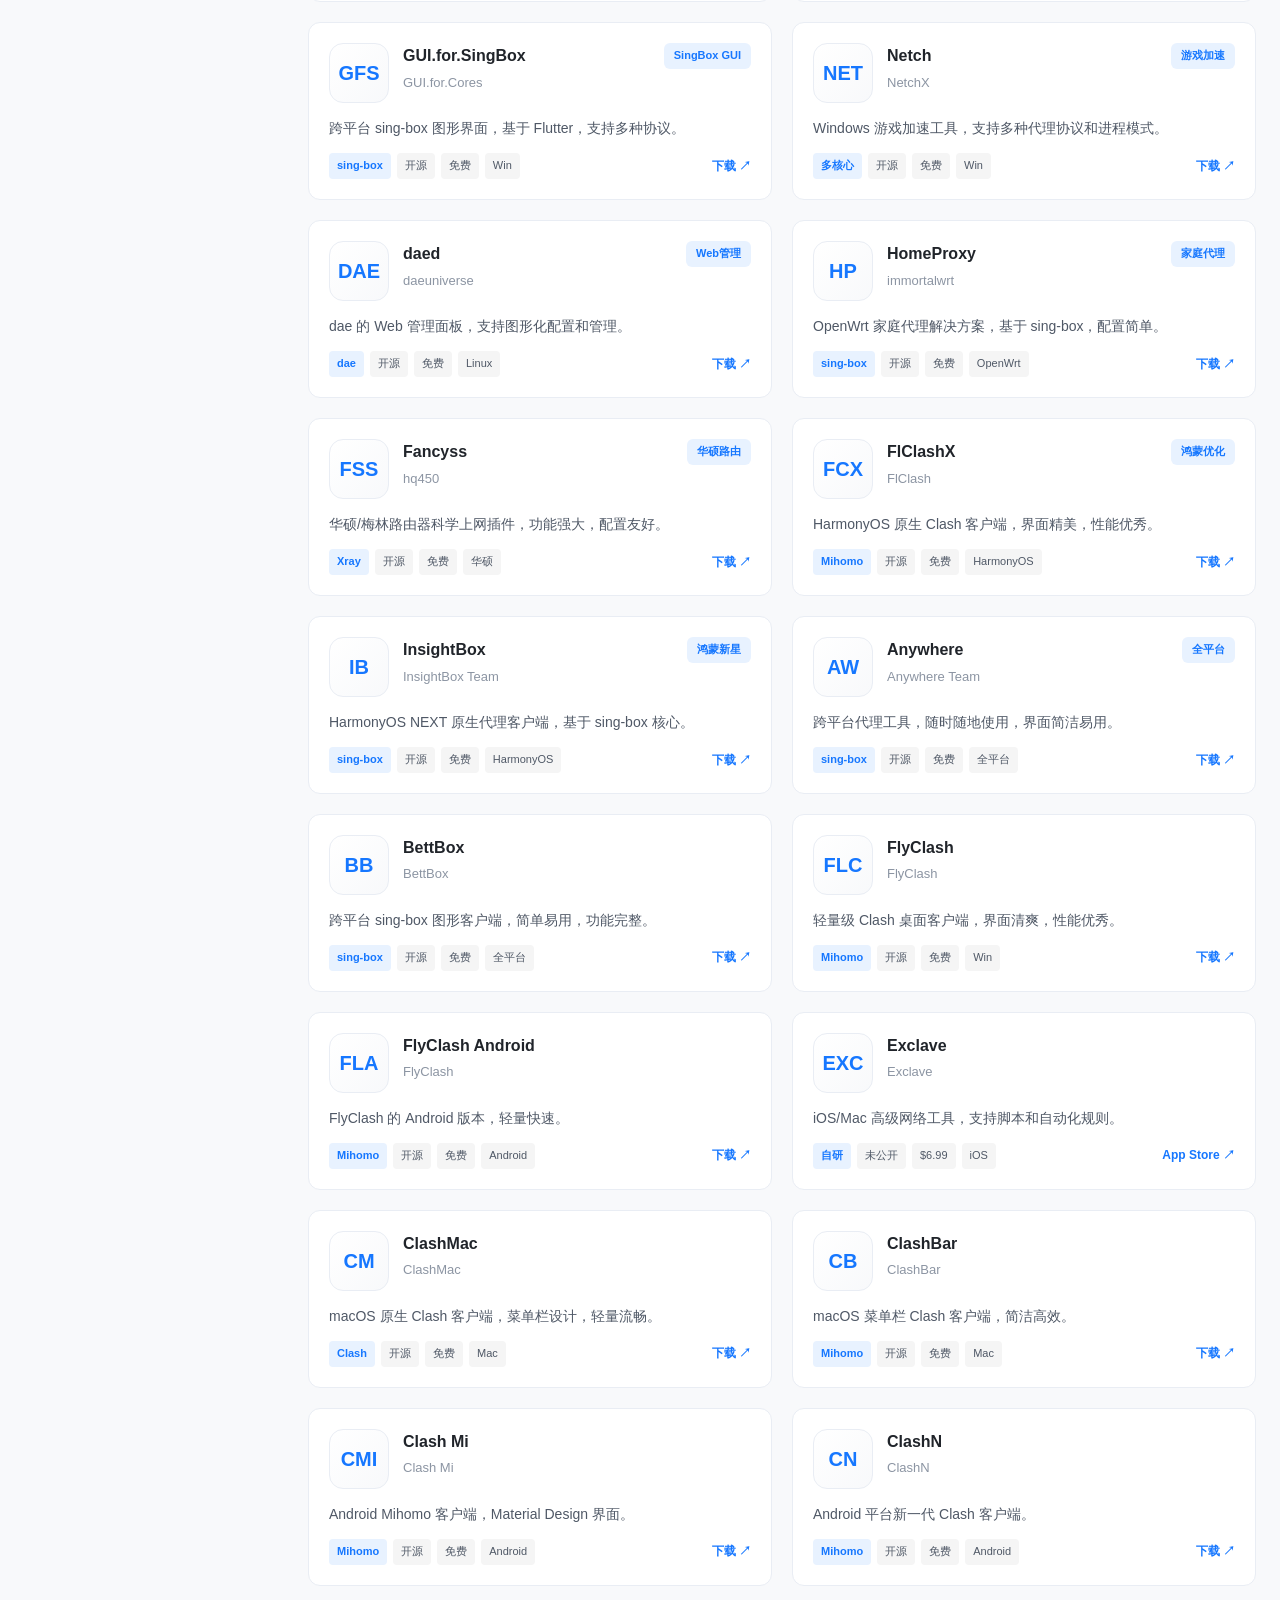
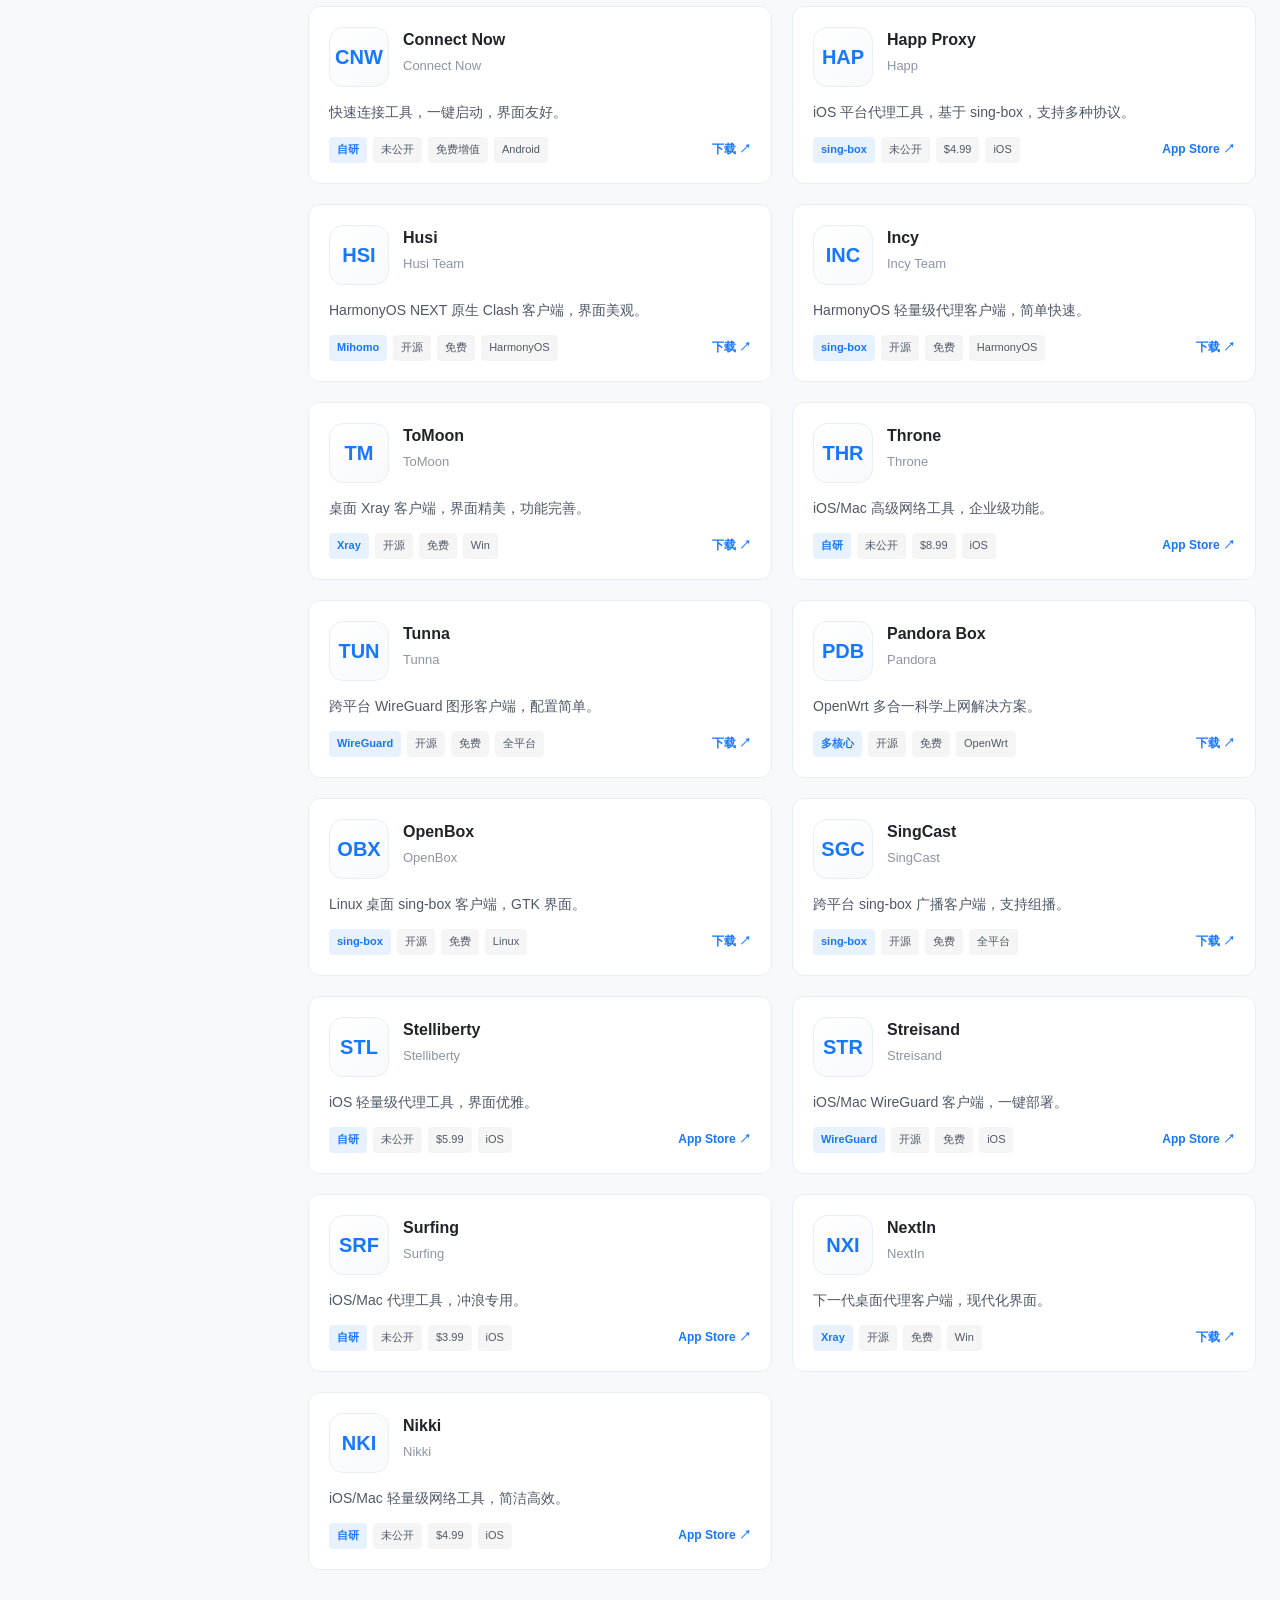
==== commit 384b1bb1: "更新侧边栏广告与收藏按钮 Co-Authored-By: Claude Opus 5 (1M context) <noreply@anthropic.com>" ====
--- a/index.html
+++ b/index.html
@@ -31,9 +31,9 @@
     </div>
 
     <div class="topbar-right">
-      <a href="#" class="user-badge">
-        <span class="user-icon">👤</span>
-        <span class="user-name">@huarunying</span>
+      <a href="javascript:void(0)" onclick="bookmarkSite()" class="user-badge">
+        <span class="user-icon">🔖</span>
+        <span class="user-name">收藏本站</span>
       </a>
     </div>
   </div>
@@ -109,13 +109,18 @@
       </button>
     </div>
 
-    <div class="sidebar-promo">
-      <div class="promo-header">
-        <span>📢</span>
-        <span>Telegram 频道 ↗</span>
-      </div>
-      <p>@huarunying<br>客户端版本更新与推荐。</p>
-    </div>
+    <a href="https://kunpengjiasu.com/#/register?code=tQvtkYsB" target="_blank" rel="noopener" class="sidebar-ad">
+      <div class="sidebar-ad-badge">🔥 限时特惠</div>
+      <div class="sidebar-ad-title">鲲鹏加速</div>
+      <div class="sidebar-ad-price"><span class="sidebar-ad-num">¥1</span> 起试用</div>
+      <ul class="sidebar-ad-features">
+        <li>✅ 1 元体验 1GB 全速专线</li>
+        <li>✅ 解锁 ChatGPT / Netflix</li>
+        <li>✅ 1.0 倍率，不玩文字游戏</li>
+        <li>✅ 满意再升级 12 元/99GB</li>
+      </ul>
+      <div class="sidebar-ad-btn">立即体验 →</div>
+    </a>
 
     <div class="sidebar-notice">
       <p>工具未予于提供代理节点，请从可信渠道购买。</p>
@@ -185,5 +190,18 @@
 
 <script src="apps-data.js"></script>
 <script src="app.js"></script>
+<script>
+function bookmarkSite() {
+  var url = window.location.href;
+  var title = document.title;
+  if (window.sidebar && window.sidebar.addPanel) {
+    window.sidebar.addPanel(title, url, '');
+  } else if (window.external && ('AddFavorite' in window.external)) {
+    window.external.AddFavorite(url, title);
+  } else {
+    alert('请按 ' + (navigator.userAgent.toLowerCase().indexOf('mac') !== -1 ? 'Command/Cmd' : 'Ctrl') + '+D 收藏本站');
+  }
+}
+</script>
 </body>
 </html>
--- a/style.css
+++ b/style.css
@@ -558,3 +558,81 @@
     grid-template-columns: 1fr;
   }
 }
+
+/* 侧边栏广告 */
+.sidebar-ad {
+  display: block;
+  padding: 16px;
+  border-radius: 12px;
+  background: linear-gradient(135deg, #fff8e1, #fff3cd);
+  border: 1px solid #ffd54f;
+  text-decoration: none;
+  color: inherit;
+  transition: all 0.2s;
+}
+
+.sidebar-ad:hover {
+  transform: translateY(-2px);
+  box-shadow: 0 4px 16px rgba(255, 170, 0, 0.2);
+  border-color: #ffb300;
+}
+
+.sidebar-ad-badge {
+  display: inline-block;
+  padding: 2px 8px;
+  background: #ff6d00;
+  color: white;
+  border-radius: 10px;
+  font-size: 11px;
+  font-weight: 700;
+  margin-bottom: 8px;
+}
+
+.sidebar-ad-title {
+  font-size: 17px;
+  font-weight: 700;
+  color: var(--ink);
+  margin-bottom: 6px;
+}
+
+.sidebar-ad-price {
+  font-size: 13px;
+  color: var(--text);
+  margin-bottom: 10px;
+}
+
+.sidebar-ad-num {
+  font-size: 22px;
+  font-weight: 800;
+  color: #e53935;
+}
+
+.sidebar-ad-features {
+  list-style: none;
+  padding: 0;
+  margin: 0 0 12px;
+  display: flex;
+  flex-direction: column;
+  gap: 5px;
+}
+
+.sidebar-ad-features li {
+  font-size: 12px;
+  color: var(--text);
+  line-height: 1.5;
+}
+
+.sidebar-ad-btn {
+  display: block;
+  text-align: center;
+  padding: 8px 0;
+  background: #ff6d00;
+  color: white;
+  border-radius: 8px;
+  font-size: 13px;
+  font-weight: 700;
+}
+
+.sidebar-ad:hover .sidebar-ad-btn {
+  background: #e65100;
+}
